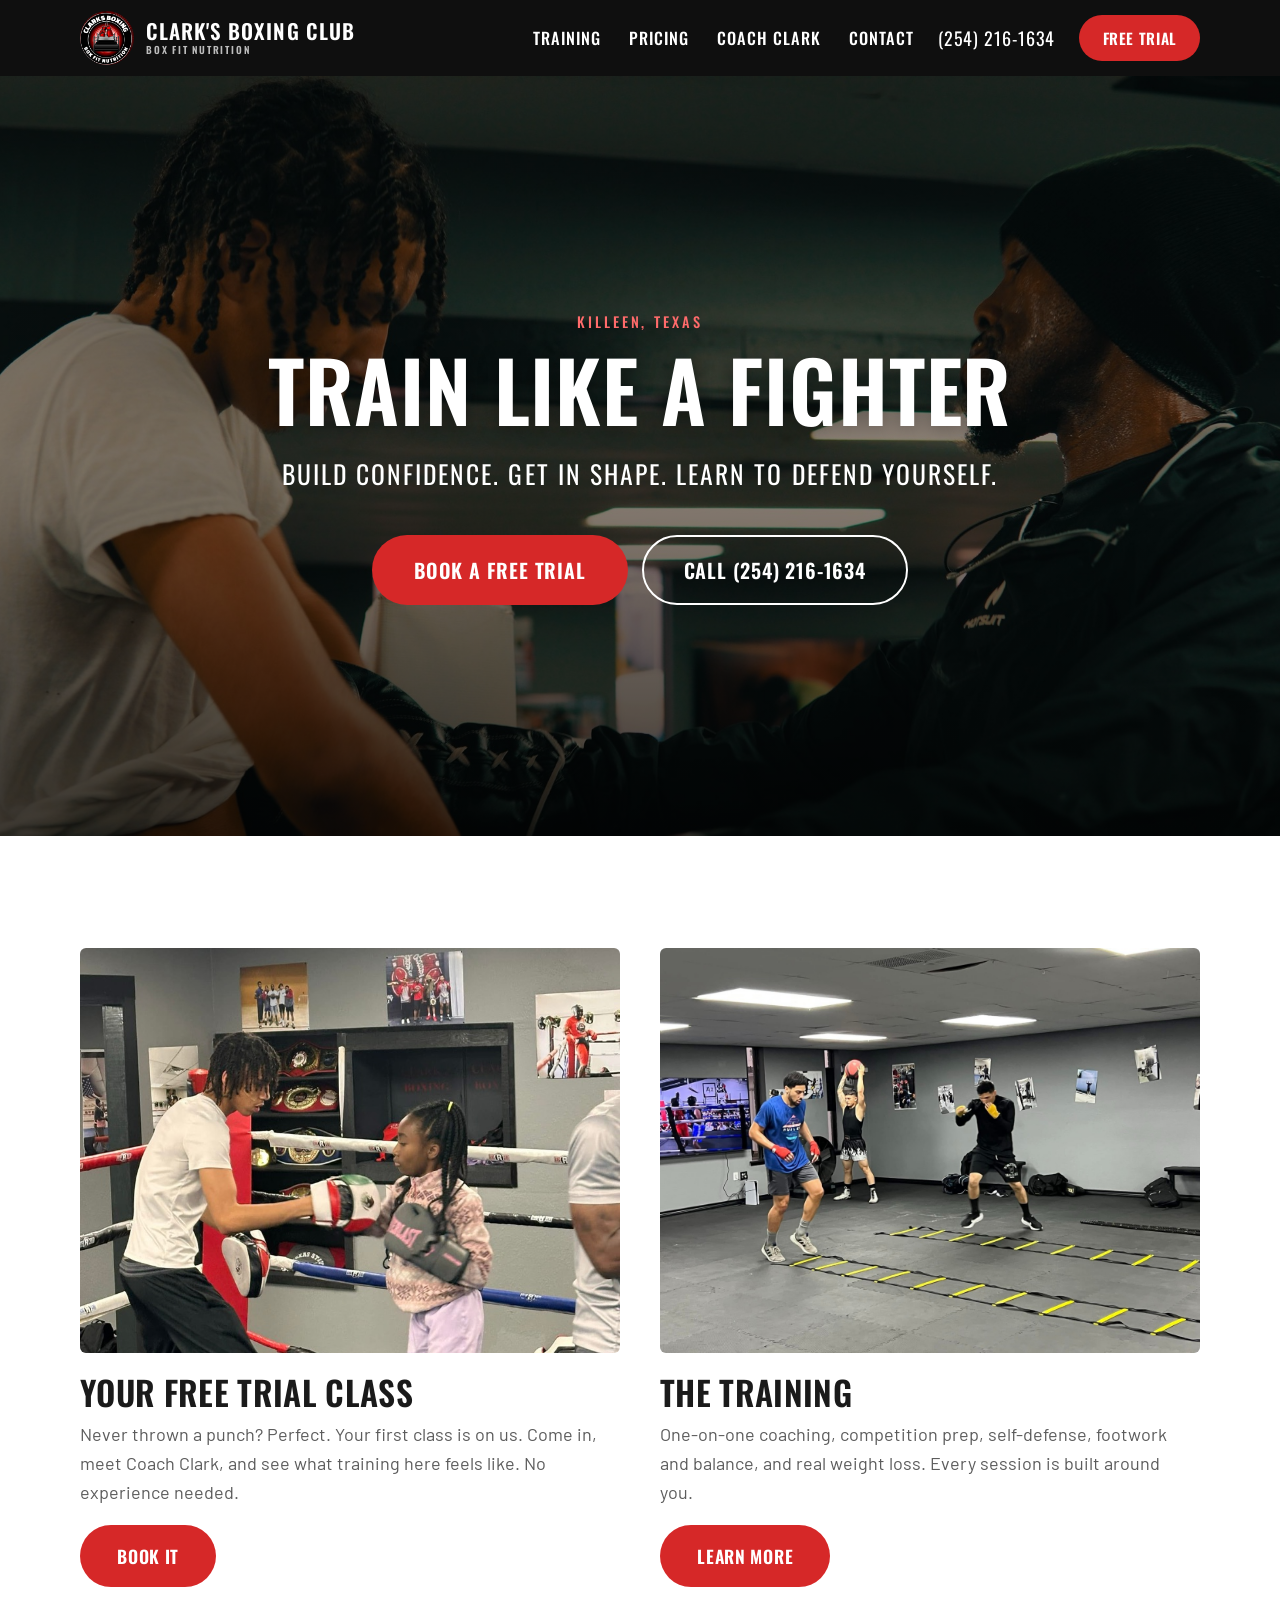
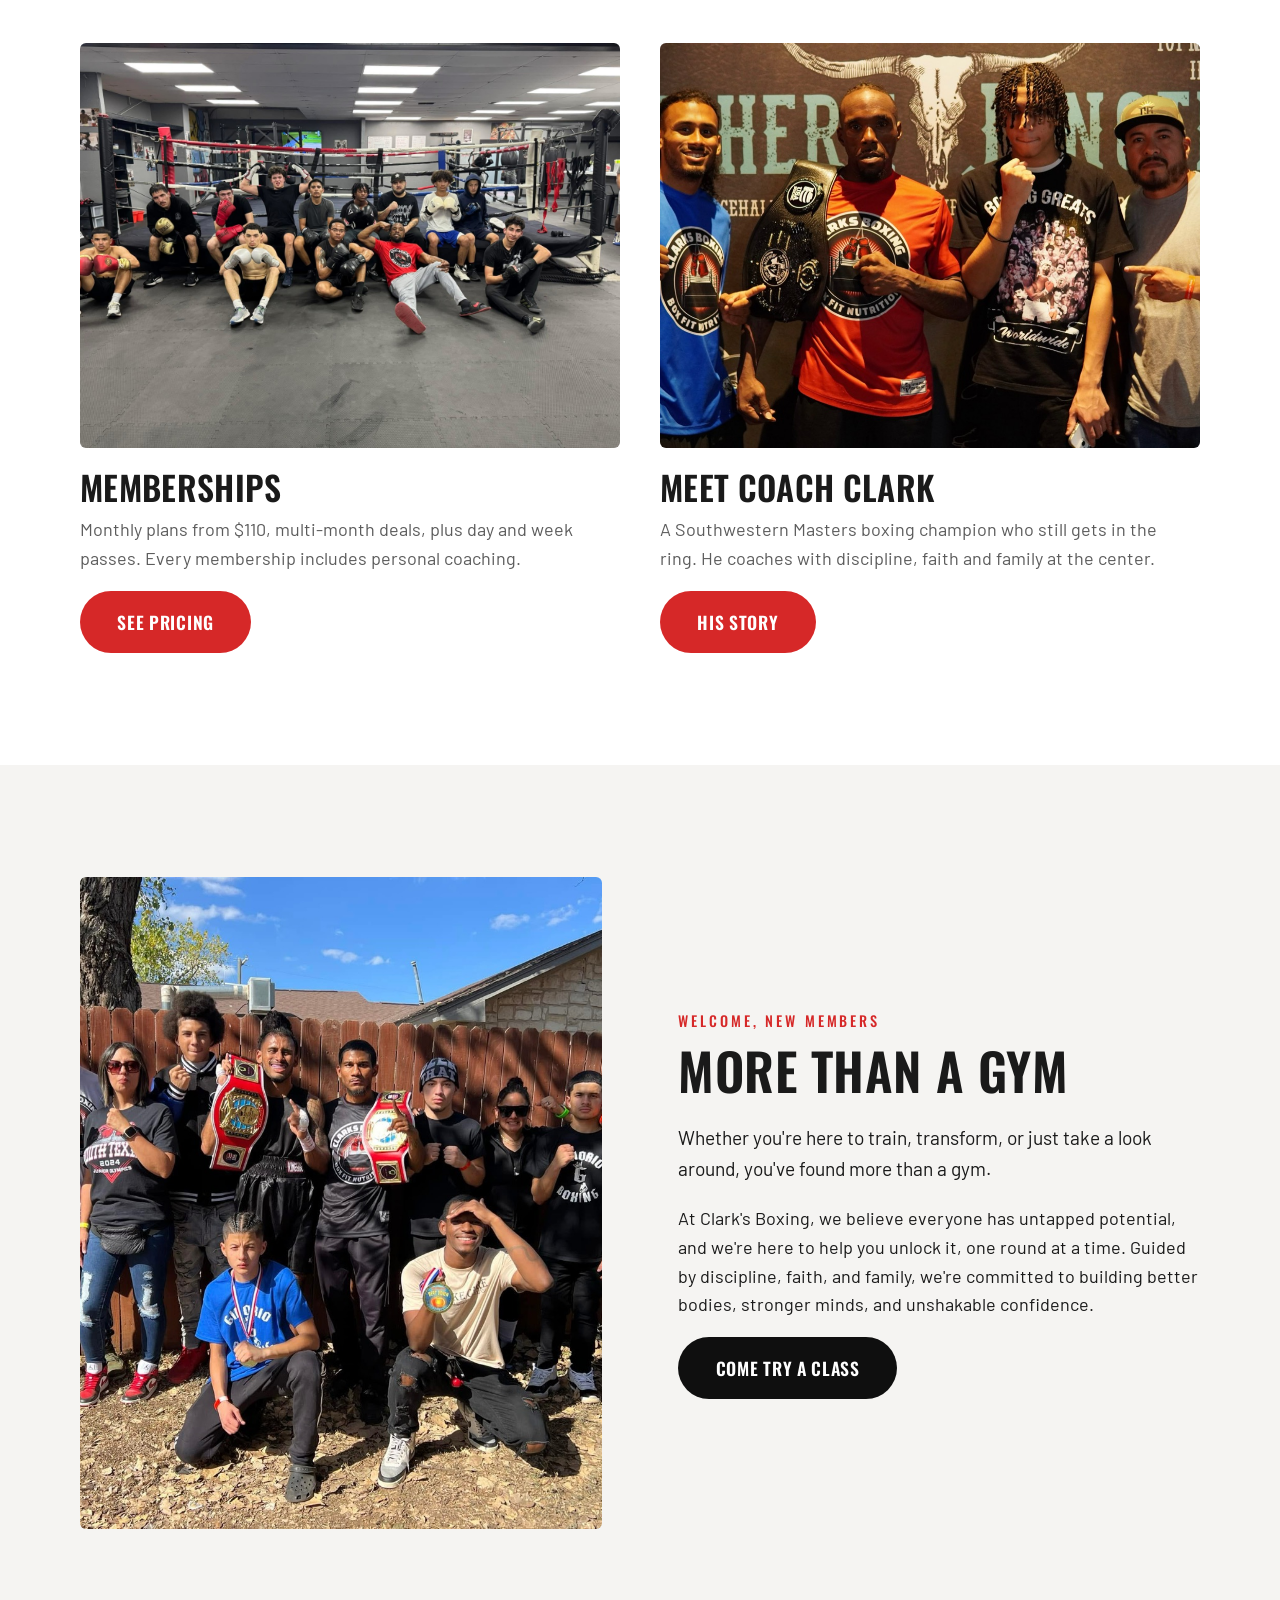
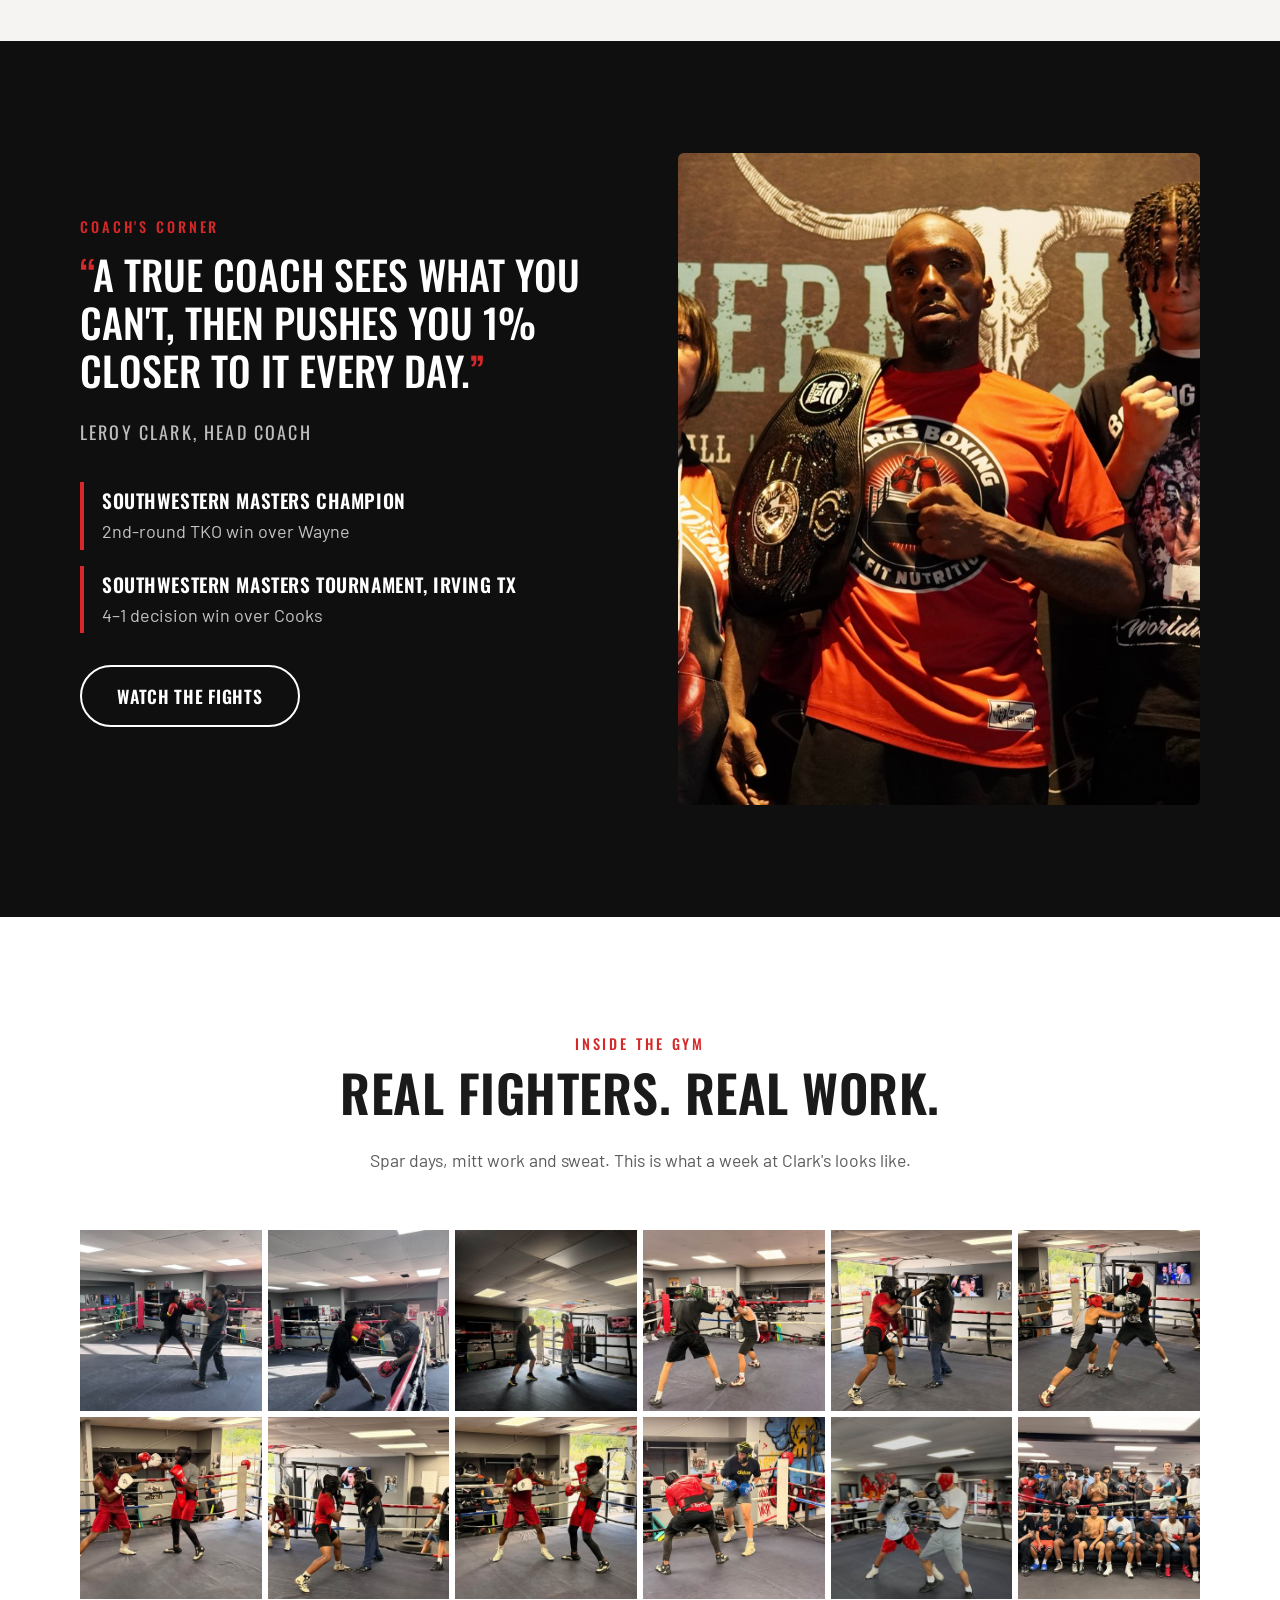
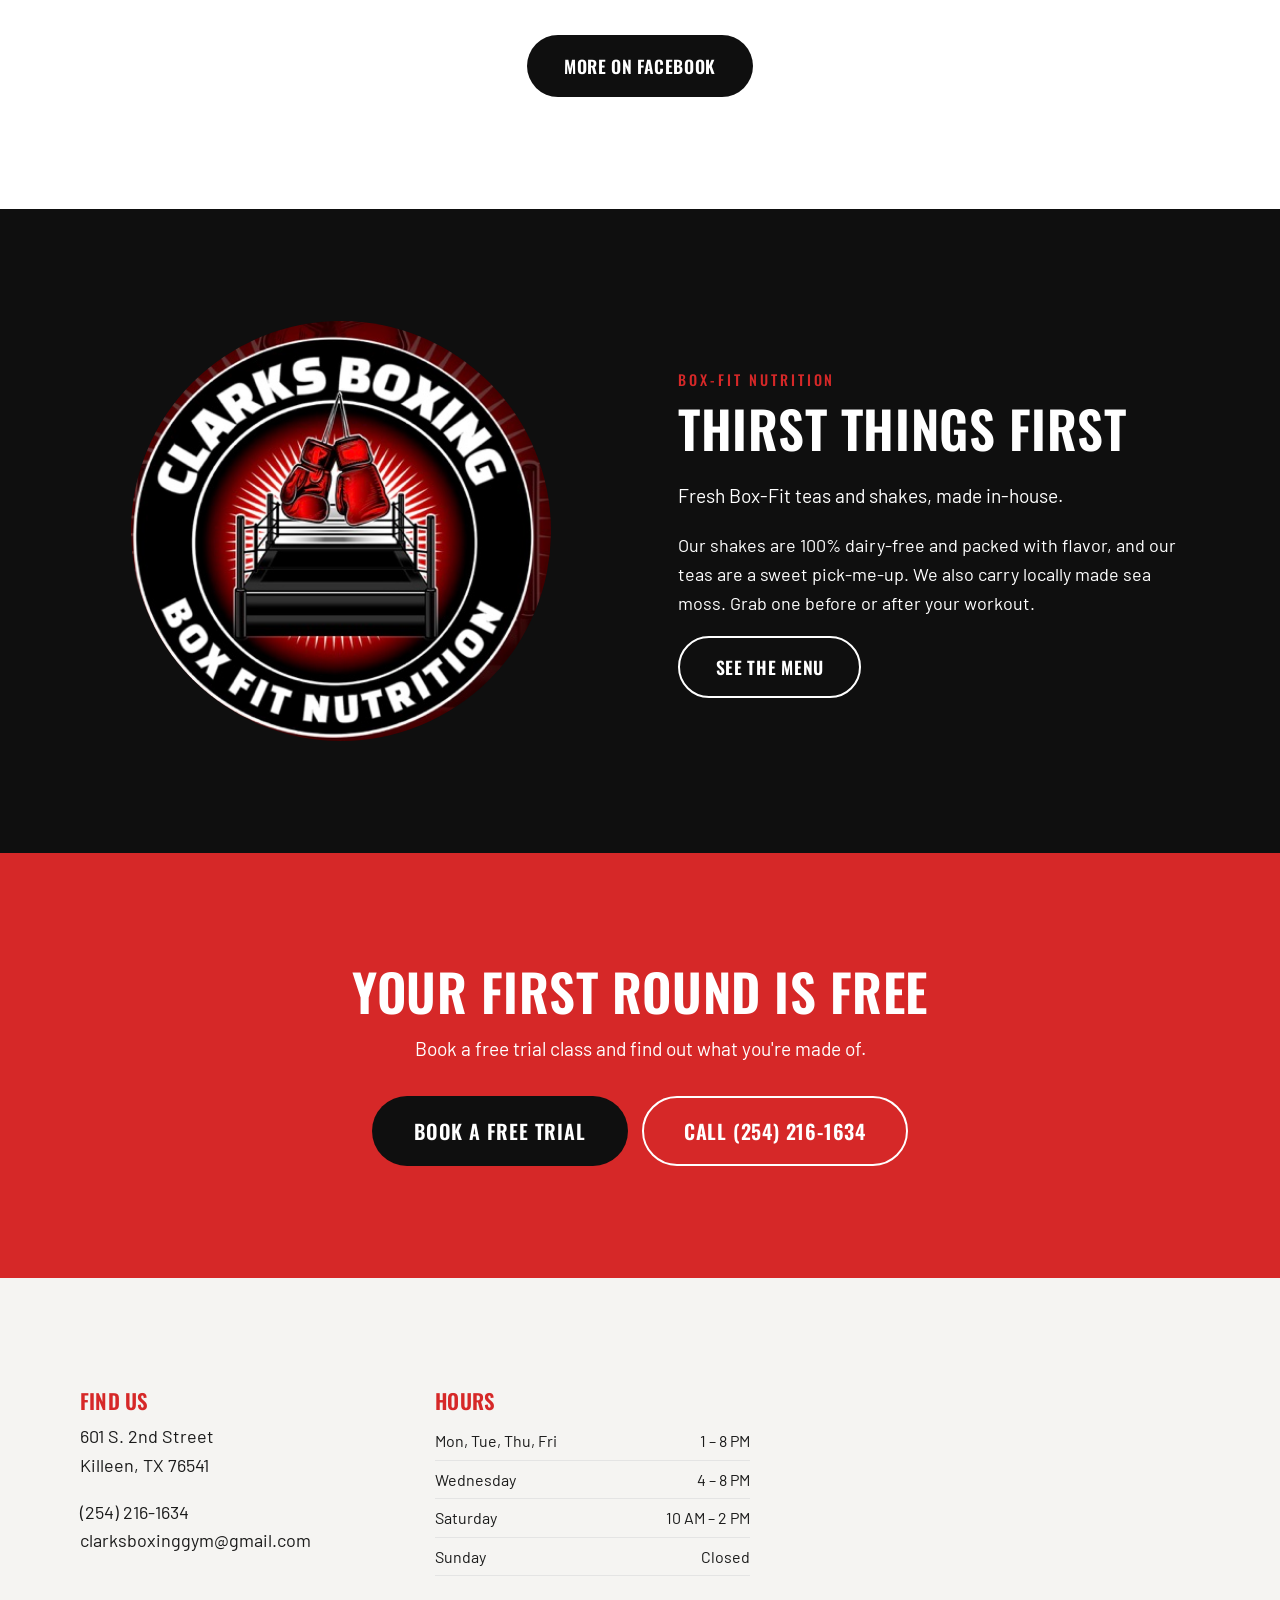
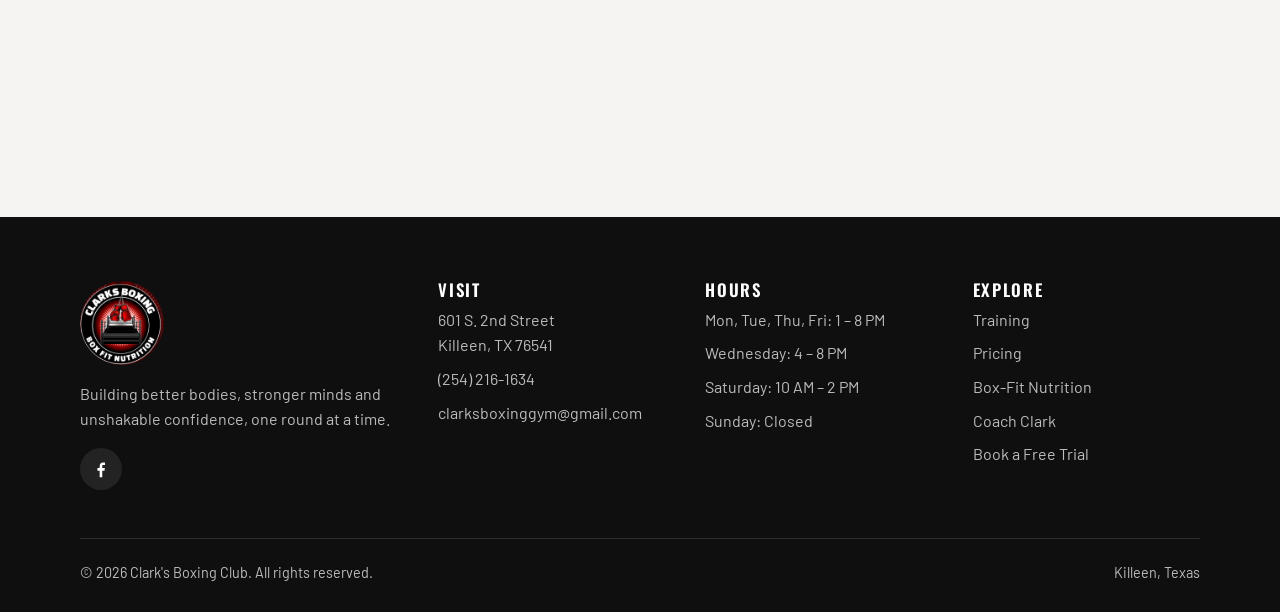
==== index.html @ de4a9afc "Build new Clark's Boxing Club website Five-page static site (home, training, pricing + Box-Fit Nutri" ====
<!doctype html>
<html lang="en">
<head>
  <meta charset="utf-8">
  <meta name="viewport" content="width=device-width, initial-scale=1">
  <title>Clark's Boxing Club | Boxing Gym in Killeen, TX</title>
  <meta name="description" content="Clark's Boxing Club in Killeen, Texas. One-on-one boxing training, competition prep, self-defense, footwork and weight loss with Coach Leroy Clark. Book a free trial class.">
  <meta property="og:title" content="Clark's Boxing Club | Killeen, TX">
  <meta property="og:description" content="One-on-one boxing training with Coach Leroy Clark. Book your free trial class.">
  <meta property="og:image" content="images/hero-mitts.jpg">
  <link rel="icon" href="images/logo-badge.jpg">
  <link rel="preconnect" href="https://fonts.googleapis.com">
  <link rel="preconnect" href="https://fonts.gstatic.com" crossorigin>
  <link href="https://fonts.googleapis.com/css2?family=Barlow:wght@400;500;600&family=Oswald:wght@500;600&display=swap" rel="stylesheet">
  <link rel="stylesheet" href="css/styles.css">
  <script type="application/ld+json">
  {
    "@context": "https://schema.org",
    "@type": "SportsActivityLocation",
    "name": "Clark's Boxing Club",
    "image": "images/hero-mitts.jpg",
    "telephone": "+1-254-216-1634",
    "email": "clarksboxinggym@gmail.com",
    "address": {
      "@type": "PostalAddress",
      "streetAddress": "601 S. 2nd Street",
      "addressLocality": "Killeen",
      "addressRegion": "TX",
      "postalCode": "76541",
      "addressCountry": "US"
    },
    "openingHoursSpecification": [
      { "@type": "OpeningHoursSpecification", "dayOfWeek": ["Monday", "Tuesday", "Thursday", "Friday"], "opens": "13:00", "closes": "20:00" },
      { "@type": "OpeningHoursSpecification", "dayOfWeek": "Wednesday", "opens": "16:00", "closes": "20:00" },
      { "@type": "OpeningHoursSpecification", "dayOfWeek": "Saturday", "opens": "10:00", "closes": "14:00" }
    ],
    "sameAs": ["https://www.facebook.com/clarks.boxing.boxfit"]
  }
  </script>
</head>
<body>
  <a class="skip-link" href="#main">Skip to content</a>

  <header class="site-header">
    <div class="wrap header-inner">
      <a class="brand" href="index.html">
        <img src="images/logo-badge.jpg" alt="Clark's Boxing logo" width="54" height="54">
        <span class="brand-name">Clark's Boxing Club<small>Box Fit Nutrition</small></span>
      </a>
      <nav class="main-nav" id="main-nav" aria-label="Main">
        <ul>
          <li><a href="training.html">Training</a></li>
          <li><a href="pricing.html">Pricing</a></li>
          <li><a href="about.html">Coach Clark</a></li>
          <li><a href="contact.html">Contact</a></li>
        </ul>
        <div class="nav-extra">
          <a class="btn btn-red" href="contact.html">Book a Free Trial</a>
          <a class="btn btn-outline" href="tel:+12542161634">Call (254) 216-1634</a>
        </div>
      </nav>
      <a class="header-phone" href="tel:+12542161634">(254) 216-1634</a>
      <a class="btn btn-red btn-sm header-cta" href="contact.html">Free Trial</a>
      <button class="nav-toggle" type="button" aria-label="Open menu" aria-expanded="false" aria-controls="main-nav"><span></span><span></span><span></span></button>
    </div>
  </header>

  <main id="main">
    <section class="hero" style="background-image: url('images/hero-mitts.jpg');">
      <div class="hero-content">
        <span class="eyebrow">Killeen, Texas</span>
        <h1>Train Like a Fighter</h1>
        <p class="tagline">Build confidence. Get in shape. Learn to defend yourself.</p>
        <div class="hero-actions">
          <a class="btn btn-red" href="contact.html">Book a Free Trial</a>
          <a class="btn btn-outline" href="tel:+12542161634">Call (254) 216-1634</a>
        </div>
      </div>
    </section>

    <section class="section">
      <div class="wrap">
        <div class="card-grid">
          <article class="photo-card">
            <img src="images/coaching-in-ring.jpg" alt="Coach working one-on-one with a young boxer in the ring" loading="lazy">
            <h3>Your Free Trial Class</h3>
            <p>Never thrown a punch? Perfect. Your first class is on us. Come in, meet Coach Clark, and see what training here feels like. No experience needed.</p>
            <a class="btn btn-red" href="contact.html">Book It</a>
          </article>
          <article class="photo-card">
            <img src="images/footwork-ladder.jpg" alt="Boxers running footwork ladder drills" loading="lazy">
            <h3>The Training</h3>
            <p>One-on-one coaching, competition prep, self-defense, footwork and balance, and real weight loss. Every session is built around you.</p>
            <a class="btn btn-red" href="training.html">Learn More</a>
          </article>
          <article class="photo-card">
            <img src="images/team-mats.jpg" alt="Clark's Boxing members gathered on the gym floor" loading="lazy">
            <h3>Memberships</h3>
            <p>Monthly plans from $110, multi-month deals, plus day and week passes. Every membership includes personal coaching.</p>
            <a class="btn btn-red" href="pricing.html">See Pricing</a>
          </article>
          <article class="photo-card">
            <img src="images/coach-clark-belt.jpg" alt="Coach Clark with his Southwestern Masters championship belt" loading="lazy">
            <h3>Meet Coach Clark</h3>
            <p>A Southwestern Masters boxing champion who still gets in the ring. He coaches with discipline, faith and family at the center.</p>
            <a class="btn btn-red" href="about.html">His Story</a>
          </article>
        </div>
      </div>
    </section>

    <section class="section section-paper">
      <div class="wrap split">
        <img src="images/team-champions.jpg" alt="Clark's Boxing team holding championship belts" loading="lazy">
        <div>
          <span class="eyebrow">Welcome, New Members</span>
          <h2>More Than a Gym</h2>
          <p class="lead">Whether you're here to train, transform, or just take a look around, you've found more than a gym.</p>
          <p>At Clark's Boxing, we believe everyone has untapped potential, and we're here to help you unlock it, one round at a time. Guided by discipline, faith, and family, we're committed to building better bodies, stronger minds, and unshakable confidence.</p>
          <a class="btn btn-dark" href="contact.html">Come Try a Class</a>
        </div>
      </div>
    </section>

    <section class="section section-dark">
      <div class="wrap split reverse">
        <img src="images/coach-clark-masters.jpg" alt="Coach Clark at the Southwestern Masters Boxing Tournament" loading="lazy">
        <div>
          <span class="eyebrow">Coach's Corner</span>
          <p class="quote">A true coach sees what you can't, then pushes you 1% closer to it every day.</p>
          <p class="quote-by">Leroy Clark, Head Coach</p>
          <ul class="wins">
            <li><strong>Southwestern Masters Champion</strong><span>2nd-round TKO win over Wayne</span></li>
            <li><strong>Southwestern Masters Tournament, Irving TX</strong><span>4–1 decision win over Cooks</span></li>
          </ul>
          <p style="margin-top: 32px;"><a class="btn btn-outline" href="about.html">Watch the Fights</a></p>
        </div>
      </div>
    </section>

    <section class="section">
      <div class="wrap">
        <div class="section-head">
          <span class="eyebrow">Inside the Gym</span>
          <h2>Real Fighters. Real Work.</h2>
          <p>Spar days, mitt work and sweat. This is what a week at Clark's looks like.</p>
        </div>
        <div class="gallery">
          <a href="https://www.facebook.com/clarks.boxing.boxfit" target="_blank" rel="noopener"><img src="images/gallery/fb02.jpg" alt="Sparring in the gym" loading="lazy"></a>
          <a href="https://www.facebook.com/clarks.boxing.boxfit" target="_blank" rel="noopener"><img src="images/gallery/fb03.jpg" alt="Sparring rounds" loading="lazy"></a>
          <a href="https://www.facebook.com/clarks.boxing.boxfit" target="_blank" rel="noopener"><img src="images/gallery/fb04.jpg" alt="Boxers training" loading="lazy"></a>
          <a href="https://www.facebook.com/clarks.boxing.boxfit" target="_blank" rel="noopener"><img src="images/gallery/fb07.jpg" alt="Sparring in the ring" loading="lazy"></a>
          <a href="https://www.facebook.com/clarks.boxing.boxfit" target="_blank" rel="noopener"><img src="images/gallery/fb08.jpg" alt="Boxer throwing a jab" loading="lazy"></a>
          <a href="https://www.facebook.com/clarks.boxing.boxfit" target="_blank" rel="noopener"><img src="images/gallery/fb09.jpg" alt="Sparring partners exchanging punches" loading="lazy"></a>
          <a href="https://www.facebook.com/clarks.boxing.boxfit" target="_blank" rel="noopener"><img src="images/gallery/fb10.jpg" alt="Spar day at Clark's" loading="lazy"></a>
          <a href="https://www.facebook.com/clarks.boxing.boxfit" target="_blank" rel="noopener"><img src="images/gallery/fb12.jpg" alt="Coached sparring session" loading="lazy"></a>
          <a href="https://www.facebook.com/clarks.boxing.boxfit" target="_blank" rel="noopener"><img src="images/gallery/fb13.jpg" alt="Boxers in red and black sparring" loading="lazy"></a>
          <a href="https://www.facebook.com/clarks.boxing.boxfit" target="_blank" rel="noopener"><img src="images/gallery/fb16.jpg" alt="Sparring at Clark's Boxing" loading="lazy"></a>
          <a href="https://www.facebook.com/clarks.boxing.boxfit" target="_blank" rel="noopener"><img src="images/gallery/fb17.jpg" alt="Boxers squaring off" loading="lazy"></a>
          <a href="https://www.facebook.com/clarks.boxing.boxfit" target="_blank" rel="noopener"><img src="images/gallery/fb19.jpg" alt="The Clark's Boxing team" loading="lazy"></a>
        </div>
        <div class="gallery-cta">
          <a class="btn btn-dark" href="https://www.facebook.com/clarks.boxing.boxfit" target="_blank" rel="noopener">More on Facebook</a>
        </div>
      </div>
    </section>

    <section class="section section-dark">
      <div class="wrap split">
        <img src="images/logo-badge.jpg" alt="Clark's Boxing Box Fit Nutrition badge" loading="lazy" style="aspect-ratio: 1; max-width: 420px; margin: 0 auto; border-radius: 50%;">
        <div>
          <span class="eyebrow">Box-Fit Nutrition</span>
          <h2>Thirst Things First</h2>
          <p class="lead">Fresh Box-Fit teas and shakes, made in-house.</p>
          <p>Our shakes are 100% dairy-free and packed with flavor, and our teas are a sweet pick-me-up. We also carry locally made sea moss. Grab one before or after your workout.</p>
          <a class="btn btn-outline" href="pricing.html#nutrition">See the Menu</a>
        </div>
      </div>
    </section>

    <section class="section section-red cta-band">
      <div class="wrap">
        <h2>Your First Round Is Free</h2>
        <p>Book a free trial class and find out what you're made of.</p>
        <div class="hero-actions">
          <a class="btn btn-dark" href="contact.html">Book a Free Trial</a>
          <a class="btn btn-outline" href="tel:+12542161634">Call (254) 216-1634</a>
        </div>
      </div>
    </section>

    <section class="section section-paper">
      <div class="wrap visit">
        <div>
          <h3>Find Us</h3>
          <address>601 S. 2nd Street<br>Killeen, TX 76541</address>
          <p style="margin-top: 1em;"><a href="tel:+12542161634">(254) 216-1634</a><br><a href="mailto:clarksboxinggym@gmail.com">clarksboxinggym@gmail.com</a></p>
        </div>
        <div>
          <h3>Hours</h3>
          <table class="hours">
            <tr><td>Mon, Tue, Thu, Fri</td><td>1 – 8 PM</td></tr>
            <tr><td>Wednesday</td><td>4 – 8 PM</td></tr>
            <tr><td>Saturday</td><td>10 AM – 2 PM</td></tr>
            <tr><td>Sunday</td><td>Closed</td></tr>
          </table>
        </div>
        <div class="map-wrap">
          <iframe class="map" title="Map to Clark's Boxing Club" loading="lazy" referrerpolicy="no-referrer-when-downgrade" src="https://www.google.com/maps?q=601+S+2nd+St,+Killeen,+TX+76541&amp;output=embed"></iframe>
        </div>
      </div>
    </section>
  </main>

  <footer class="site-footer">
    <div class="wrap">
      <div class="footer-grid">
        <div class="footer-brand">
          <img src="images/logo-badge.jpg" alt="Clark's Boxing logo" width="84" height="84" loading="lazy">
          <p>Building better bodies, stronger minds and unshakable confidence, one round at a time.</p>
          <div class="social">
            <a href="https://www.facebook.com/clarks.boxing.boxfit" target="_blank" rel="noopener" aria-label="Clark's Boxing on Facebook"><svg viewBox="0 0 24 24" aria-hidden="true"><path d="M13.5 22v-8h2.7l.4-3.2h-3.1V8.8c0-.9.3-1.5 1.6-1.5h1.7V4.4c-.3 0-1.3-.1-2.4-.1-2.4 0-4 1.5-4 4.1v2.4H7.7V14h2.7v8h3.1z"/></svg></a>
          </div>
        </div>
        <div>
          <h4>Visit</h4>
          <ul>
            <li>601 S. 2nd Street<br>Killeen, TX 76541</li>
            <li><a href="tel:+12542161634">(254) 216-1634</a></li>
            <li><a href="mailto:clarksboxinggym@gmail.com">clarksboxinggym@gmail.com</a></li>
          </ul>
        </div>
        <div>
          <h4>Hours</h4>
          <ul>
            <li>Mon, Tue, Thu, Fri: 1 – 8 PM</li>
            <li>Wednesday: 4 – 8 PM</li>
            <li>Saturday: 10 AM – 2 PM</li>
            <li>Sunday: Closed</li>
          </ul>
        </div>
        <div>
          <h4>Explore</h4>
          <ul>
            <li><a href="training.html">Training</a></li>
            <li><a href="pricing.html">Pricing</a></li>
            <li><a href="pricing.html#nutrition">Box-Fit Nutrition</a></li>
            <li><a href="about.html">Coach Clark</a></li>
            <li><a href="contact.html">Book a Free Trial</a></li>
          </ul>
        </div>
      </div>
      <div class="footer-bottom">
        <span>&copy; <span data-year>2026</span> Clark's Boxing Club. All rights reserved.</span>
        <span>Killeen, Texas</span>
      </div>
    </div>
  </footer>

  <div class="mobile-bar">
    <a class="btn btn-outline" href="tel:+12542161634" style="color: #fff;">Call</a>
    <a class="btn btn-red" href="contact.html">Book Free Trial</a>
  </div>

  <script src="js/main.js"></script>
</body>
</html>
---- css/styles.css ----
/* Clark's Boxing Club — shared styles */

:root {
  --red: #d62828;
  --red-dark: #b01e1e;
  --black: #0f0f0f;
  --ink: #1a1a1a;
  --charcoal: #232323;
  --grey: #5c5c5c;
  --line: #e4e4e4;
  --paper: #f5f4f2;
  --white: #ffffff;

  --font-head: "Oswald", "Arial Narrow", sans-serif;
  --font-body: "Barlow", "Helvetica Neue", Arial, sans-serif;

  --wrap: 1200px;
  --gutter: clamp(16px, 4vw, 40px);
  --header-h: 76px;
  --radius: 6px;
}

*,
*::before,
*::after { box-sizing: border-box; }

html { scroll-behavior: smooth; scroll-padding-top: var(--header-h); }

body {
  margin: 0;
  font-family: var(--font-body);
  font-size: 18px;
  line-height: 1.6;
  color: var(--ink);
  background: var(--white);
  -webkit-font-smoothing: antialiased;
}

img { max-width: 100%; display: block; }
a { color: inherit; }

h1, h2, h3, h4 {
  font-family: var(--font-head);
  font-weight: 600;
  text-transform: uppercase;
  line-height: 1.05;
  letter-spacing: 0.01em;
  margin: 0 0 0.5em;
}
h1 { font-size: clamp(2.6rem, 7vw, 5.2rem); }
h2 { font-size: clamp(2rem, 4.4vw, 3.2rem); }
h3 { font-size: clamp(1.4rem, 2.4vw, 1.75rem); }
p { margin: 0 0 1em; }

.wrap { width: 100%; max-width: var(--wrap); margin: 0 auto; padding: 0 var(--gutter); }

.skip-link {
  position: absolute; left: -999px; top: 8px;
  background: var(--red); color: var(--white); padding: 10px 16px; z-index: 200;
}
.skip-link:focus { left: 8px; }

:focus-visible { outline: 3px solid var(--red); outline-offset: 3px; }

/* ---------- Buttons ---------- */
.btn {
  display: inline-flex; align-items: center; justify-content: center; gap: 0.5em;
  font-family: var(--font-head); font-weight: 600; text-transform: uppercase;
  font-size: 1.1rem; letter-spacing: 0.04em; text-decoration: none;
  padding: 0.85em 2em; border-radius: 999px; border: 2px solid transparent;
  cursor: pointer; transition: background 0.2s, color 0.2s, border-color 0.2s, transform 0.2s;
}
.btn:hover { transform: translateY(-1px); }
.btn-red { background: var(--red); color: var(--white); }
.btn-red:hover { background: var(--red-dark); }
.btn-outline { border-color: currentColor; color: inherit; background: transparent; }
.btn-outline:hover { background: var(--white); color: var(--black); border-color: var(--white); }
.btn-dark { background: var(--black); color: var(--white); }
.btn-dark:hover { background: var(--charcoal); }
.btn-sm { font-size: 0.95rem; padding: 0.6em 1.4em; }

/* ---------- Header ---------- */
.site-header {
  position: sticky; top: 0; z-index: 100;
  background: var(--black); color: var(--white);
  height: var(--header-h);
  transition: box-shadow 0.2s;
}
.site-header.scrolled { box-shadow: 0 4px 18px rgba(0, 0, 0, 0.45); }
.header-inner { height: 100%; display: flex; align-items: center; gap: 24px; }

.brand { display: flex; align-items: center; gap: 12px; text-decoration: none; margin-right: auto; }
.brand img { width: 54px; height: 54px; border-radius: 50%; }
.brand-name {
  font-family: var(--font-head); font-weight: 600; text-transform: uppercase;
  font-size: 1.3rem; letter-spacing: 0.05em; line-height: 1; white-space: nowrap;
}
.brand-name small { display: block; font-size: 0.62rem; letter-spacing: 0.18em; color: #bdbdbd; margin-top: 4px; }

.main-nav ul { list-style: none; margin: 0; padding: 0; display: flex; gap: 28px; }
.main-nav a {
  font-family: var(--font-head); text-transform: uppercase; font-weight: 500;
  letter-spacing: 0.06em; text-decoration: none; font-size: 1.02rem; padding: 6px 0;
  border-bottom: 2px solid transparent;
}
.main-nav a:hover,
.main-nav a[aria-current="page"] { border-bottom-color: var(--red); }

.header-phone {
  font-family: var(--font-head); letter-spacing: 0.05em; text-decoration: none; white-space: nowrap;
}
.header-phone:hover { color: var(--red); }

.nav-toggle {
  display: none; background: none; border: 0; color: var(--white); cursor: pointer;
  width: 44px; height: 44px; padding: 10px;
}
.nav-toggle span { display: block; height: 2px; background: currentColor; margin: 6px 0; transition: transform 0.2s, opacity 0.2s; }
.nav-open .nav-toggle span:nth-child(1) { transform: translateY(8px) rotate(45deg); }
.nav-open .nav-toggle span:nth-child(2) { opacity: 0; }
.nav-open .nav-toggle span:nth-child(3) { transform: translateY(-8px) rotate(-45deg); }

/* ---------- Hero ---------- */
.hero {
  position: relative; color: var(--white); text-align: center;
  min-height: min(88vh, 760px);
  display: flex; align-items: center; justify-content: center;
  background: var(--black) center / cover no-repeat;
  isolation: isolate;
}
.hero::before {
  content: ""; position: absolute; inset: 0; z-index: -1;
  background: linear-gradient(180deg, rgba(0,0,0,0.55) 0%, rgba(0,0,0,0.45) 50%, rgba(0,0,0,0.75) 100%);
}
.hero-content { padding: 80px var(--gutter); max-width: 980px; }
.hero h1 { margin-bottom: 0.25em; text-shadow: 0 2px 20px rgba(0,0,0,0.4); }
.hero .tagline {
  font-family: var(--font-head); text-transform: uppercase; letter-spacing: 0.08em;
  font-size: clamp(1.05rem, 2.4vw, 1.6rem); margin-bottom: 1.6em;
}
.hero-actions { display: flex; flex-wrap: wrap; gap: 14px; justify-content: center; }
.hero-actions .btn { font-size: 1.25rem; }

.hero-sm { min-height: 420px; }
.hero-sm::before { background: linear-gradient(180deg, rgba(0,0,0,0.68) 0%, rgba(0,0,0,0.6) 50%, rgba(0,0,0,0.8) 100%); }
.hero-sm .hero-content { padding: 70px var(--gutter); }

.eyebrow {
  display: inline-block; font-family: var(--font-head); text-transform: uppercase;
  letter-spacing: 0.2em; font-size: 0.9rem; color: var(--red); margin-bottom: 0.8em; font-weight: 500;
}
.hero .eyebrow { color: #ff6b6b; }

/* ---------- Sections ---------- */
.section { padding: clamp(64px, 9vw, 112px) 0; }
.section-dark { background: var(--black); color: var(--white); }
.section-paper { background: var(--paper); }
.section-red { background: var(--red); color: var(--white); }
.section-head { text-align: center; max-width: 760px; margin: 0 auto 56px; }
.section-head p { color: var(--grey); font-size: 1.1rem; }
.section-dark .section-head p { color: #c4c4c4; }

/* ---------- Photo cards (2x2 grid, Title-style) ---------- */
.card-grid { display: grid; grid-template-columns: repeat(2, 1fr); gap: 56px 40px; }
.photo-card img {
  width: 100%; aspect-ratio: 4 / 3; object-fit: cover; border-radius: var(--radius);
  margin-bottom: 22px; background: var(--charcoal);
}
.photo-card h3 { font-size: clamp(1.6rem, 3vw, 2.1rem); margin-bottom: 0.3em; }
.photo-card p { color: var(--grey); max-width: 52ch; }

/* ---------- Welcome / split ---------- */
.split { display: grid; grid-template-columns: 1fr 1fr; gap: clamp(32px, 6vw, 80px); align-items: center; }
.split img { width: 100%; border-radius: var(--radius); aspect-ratio: 4 / 5; object-fit: cover; }
.split .lead { font-size: 1.2rem; }
.split.reverse > :first-child { order: 2; }

/* ---------- Coach's corner ---------- */
.quote {
  font-family: var(--font-head); text-transform: uppercase; font-weight: 500;
  font-size: clamp(1.6rem, 3.4vw, 2.5rem); line-height: 1.2; margin: 0 0 0.6em;
}
.quote::before { content: "\201C"; color: var(--red); }
.quote::after { content: "\201D"; color: var(--red); }
.quote-by { font-family: var(--font-head); letter-spacing: 0.12em; text-transform: uppercase; color: #bdbdbd; }

.wins { list-style: none; padding: 0; margin: 36px 0 0; display: grid; gap: 16px; }
.wins li { border-left: 4px solid var(--red); padding: 4px 0 4px 18px; }
.wins strong { display: block; font-family: var(--font-head); text-transform: uppercase; font-weight: 600; font-size: 1.2rem; letter-spacing: 0.03em; }
.wins span { color: #c4c4c4; }

/* ---------- Gallery ---------- */
.gallery { display: grid; grid-template-columns: repeat(6, 1fr); gap: 6px; }
.gallery img { width: 100%; aspect-ratio: 1; object-fit: cover; transition: opacity 0.2s; }
.gallery a:hover img { opacity: 0.85; }
.gallery-cta { text-align: center; margin-top: 36px; }

/* ---------- Videos ---------- */
.video { position: relative; aspect-ratio: 16 / 9; background: #000; border-radius: var(--radius); overflow: hidden; }
.video iframe { position: absolute; inset: 0; width: 100%; height: 100%; border: 0; }
.video-grid { display: grid; grid-template-columns: repeat(2, 1fr); gap: 40px; }
.video-grid .video-feature { grid-column: 1 / -1; }
.video-item h3 { margin-top: 18px; font-size: 1.3rem; }
.video-item p { color: #c4c4c4; font-size: 1rem; }

/* ---------- Training list ---------- */
.offer { display: grid; grid-template-columns: 1fr 1fr; gap: clamp(28px, 5vw, 64px); align-items: center; padding: 48px 0; border-bottom: 1px solid var(--line); }
.offer:last-child { border-bottom: 0; }
.offer img { width: 100%; aspect-ratio: 4 / 3; object-fit: cover; border-radius: var(--radius); }
.offer:nth-child(even) > img { order: 2; }
.offer .num { font-family: var(--font-head); color: var(--red); font-size: 1rem; letter-spacing: 0.2em; }
.offer ul { padding-left: 1.1em; color: var(--grey); }
.offer li { margin-bottom: 0.3em; }

/* ---------- Pricing ---------- */
.price-grid { display: grid; grid-template-columns: repeat(3, 1fr); gap: 28px; }
.plan {
  position: relative; background: var(--white); border: 1px solid var(--line); border-radius: 10px;
  padding: 36px 30px 32px; display: flex; flex-direction: column;
}
.plan.popular { border: 2px solid var(--red); box-shadow: 0 16px 40px rgba(214, 40, 40, 0.14); }
.plan .badge {
  position: absolute; top: -14px; left: 30px; background: var(--red); color: var(--white);
  font-family: var(--font-head); text-transform: uppercase; letter-spacing: 0.1em; font-size: 0.85rem;
  padding: 4px 14px; border-radius: 999px;
}
.plan h3 { font-size: 1.45rem; margin-bottom: 0.4em; }
.plan .price { font-family: var(--font-head); font-size: 3.2rem; font-weight: 600; line-height: 1; }
.plan .price small { font-size: 1rem; color: var(--grey); font-weight: 400; letter-spacing: 0.04em; }
.plan .desc { color: var(--grey); font-size: 1rem; margin: 14px 0 18px; }
.plan ul { list-style: none; padding: 0; margin: 0 0 28px; flex: 1; }
.plan li { padding: 8px 0 8px 28px; border-top: 1px solid var(--line); position: relative; font-size: 1rem; }
.plan li::before {
  content: ""; position: absolute; left: 4px; top: 15px; width: 12px; height: 7px;
  border-left: 3px solid var(--red); border-bottom: 3px solid var(--red); transform: rotate(-45deg);
}
.plan .btn { width: 100%; }
.price-note { text-align: center; color: var(--grey); margin-top: 36px; font-size: 1rem; }

.nutrition-grid { display: grid; grid-template-columns: repeat(3, 1fr); gap: 28px; }
.nutrition-item { background: var(--charcoal); border-radius: 10px; padding: 32px 28px; }
.nutrition-item .price { font-family: var(--font-head); color: var(--red); font-size: 2rem; font-weight: 600; }
.nutrition-item p { color: #c4c4c4; font-size: 1rem; margin: 0; }

/* ---------- CTA band ---------- */
.cta-band { text-align: center; }
.cta-band h2 { margin-bottom: 0.3em; }
.cta-band p { font-size: 1.2rem; margin-bottom: 1.6em; }
.cta-band .hero-actions .btn-outline:hover { color: var(--red); }

/* ---------- Visit / contact info ---------- */
.visit { display: grid; grid-template-columns: 1fr 1fr 1.3fr; gap: 40px; align-items: start; }
.visit h3 { font-size: 1.3rem; color: var(--red); }
.visit address { font-style: normal; }
.visit a { text-decoration: none; }
.visit a:hover { color: var(--red); }
.hours { width: 100%; border-collapse: collapse; font-size: 1rem; }
.hours td { padding: 6px 0; border-bottom: 1px solid rgba(255,255,255,0.12); }
.hours td:last-child { text-align: right; white-space: nowrap; }
.section-paper .hours td, .contact-side .hours td { border-bottom-color: var(--line); }
.map { width: 100%; aspect-ratio: 4 / 3; border: 0; border-radius: var(--radius); filter: grayscale(0.2); }

/* ---------- Contact form ---------- */
.contact-layout { display: grid; grid-template-columns: 1.4fr 1fr; gap: clamp(32px, 6vw, 72px); align-items: start; }
.form { display: grid; gap: 20px; }
.form-row { display: grid; grid-template-columns: 1fr 1fr; gap: 20px; }
.field label { display: block; font-weight: 600; margin-bottom: 6px; font-size: 1rem; }
.field input, .field select, .field textarea {
  width: 100%; font: inherit; font-size: 1rem; padding: 14px 16px;
  border: 1.5px solid #cfcfcf; border-radius: var(--radius); background: var(--white); color: var(--ink);
}
.field input:focus, .field select:focus, .field textarea:focus { border-color: var(--red); outline: none; box-shadow: 0 0 0 3px rgba(214, 40, 40, 0.15); }
.field textarea { min-height: 140px; resize: vertical; }
.choice { display: flex; gap: 12px; flex-wrap: wrap; }
.choice label {
  flex: 1 1 200px; display: flex; align-items: center; gap: 10px; cursor: pointer;
  border: 1.5px solid #cfcfcf; border-radius: var(--radius); padding: 14px 16px; font-weight: 600;
}
.choice input { accent-color: var(--red); width: 18px; height: 18px; }
.choice label:has(input:checked) { border-color: var(--red); background: #fff4f4; }
.form .hp { position: absolute; left: -9999px; }
.form-status { padding: 16px 18px; border-radius: var(--radius); font-weight: 600; display: none; }
.form-status.ok { display: block; background: #eaf7ee; color: #1d6b35; }
.form-status.err { display: block; background: #fdecec; color: #9b1c1c; }
.contact-side { background: var(--paper); border-radius: 10px; padding: 32px; }
.contact-side h3 { font-size: 1.3rem; color: var(--red); margin-top: 1.4em; }
.contact-side h3:first-child { margin-top: 0; }
.contact-side a { text-decoration: none; font-weight: 600; }
.contact-side a:hover { color: var(--red); }
.big-phone { font-family: var(--font-head); font-size: 2rem; letter-spacing: 0.03em; }

/* ---------- Footer ---------- */
.site-footer { background: var(--black); color: #bdbdbd; padding: 64px 0 28px; font-size: 1rem; }
.footer-grid { display: grid; grid-template-columns: 1.4fr 1fr 1fr 1fr; gap: 40px; }
.site-footer h4 { color: var(--white); font-size: 1.05rem; letter-spacing: 0.1em; }
.site-footer ul { list-style: none; padding: 0; margin: 0; }
.site-footer li { margin-bottom: 8px; }
.site-footer a { text-decoration: none; }
.site-footer a:hover { color: var(--white); }
.footer-brand img { width: 84px; height: 84px; border-radius: 50%; margin-bottom: 16px; }
.social { display: flex; gap: 12px; margin-top: 16px; }
.social a {
  width: 42px; height: 42px; border-radius: 50%; background: var(--charcoal);
  display: grid; place-items: center; color: var(--white);
}
.social a:hover { background: var(--red); }
.social svg { width: 20px; height: 20px; fill: currentColor; }
.footer-bottom { border-top: 1px solid #2c2c2c; margin-top: 48px; padding-top: 22px; font-size: 0.9rem; display: flex; justify-content: space-between; gap: 16px; flex-wrap: wrap; }

/* ---------- Mobile action bar ---------- */
.mobile-bar { display: none; }

/* ---------- Responsive ---------- */
@media (max-width: 1020px) {
  .header-phone { display: none; }
  .price-grid, .nutrition-grid { grid-template-columns: repeat(2, 1fr); }
  .visit { grid-template-columns: 1fr 1fr; }
  .visit .map-wrap { grid-column: 1 / -1; }
  .footer-grid { grid-template-columns: 1fr 1fr; }
  .gallery { grid-template-columns: repeat(4, 1fr); }
}

@media (max-width: 860px) {
  :root { --header-h: 66px; }
  body { font-size: 17px; padding-bottom: 68px; }
  .brand img { width: 46px; height: 46px; }
  .brand-name { font-size: 1.1rem; }
  .nav-toggle { display: block; }
  .header-cta { display: none; }
  .main-nav {
    position: fixed; top: var(--header-h); left: 0; right: 0; bottom: 0;
    background: var(--black); padding: 24px var(--gutter);
    transform: translateX(100%); transition: transform 0.25s ease; overflow-y: auto;
  }
  .nav-open .main-nav { transform: none; }
  .main-nav ul { flex-direction: column; gap: 0; }
  .main-nav a { display: block; font-size: 1.6rem; padding: 14px 0; border-bottom: 1px solid #2a2a2a; }
  .main-nav a[aria-current="page"] { color: var(--red); border-bottom-color: #2a2a2a; }
  .main-nav .nav-extra { display: grid; gap: 12px; margin-top: 28px; }
  .main-nav .nav-extra .btn { display: flex; font-size: 1.15rem; padding: 0.85em 1.5em; border: 2px solid transparent; }
  .main-nav .nav-extra .btn-outline { border-color: var(--white); }

  .card-grid, .split, .offer, .video-grid, .contact-layout { grid-template-columns: 1fr; }
  .split.reverse > :first-child, .offer:nth-child(even) > img { order: 0; }
  .split img { aspect-ratio: 4 / 3; }
  .hero { min-height: 78vh; }
  .hero-sm { min-height: 340px; }

  .mobile-bar {
    display: grid; grid-template-columns: 1fr 1.4fr; gap: 8px;
    position: fixed; left: 0; right: 0; bottom: 0; z-index: 90;
    background: var(--black); padding: 10px 12px calc(10px + env(safe-area-inset-bottom));
    box-shadow: 0 -4px 16px rgba(0,0,0,0.35);
  }
  .mobile-bar .btn { padding: 0.7em 1em; font-size: 1rem; }
}

@media (min-width: 861px) {
  .main-nav .nav-extra { display: none; }
}

@media (max-width: 600px) {
  .price-grid, .nutrition-grid, .visit, .footer-grid, .form-row { grid-template-columns: 1fr; }
  .gallery { grid-template-columns: repeat(3, 1fr); gap: 4px; }
  .hero-actions .btn { width: 100%; }
  .contact-side { padding: 24px; }
}

@media (prefers-reduced-motion: reduce) {
  html { scroll-behavior: auto; }
  * { transition: none !important; }
}
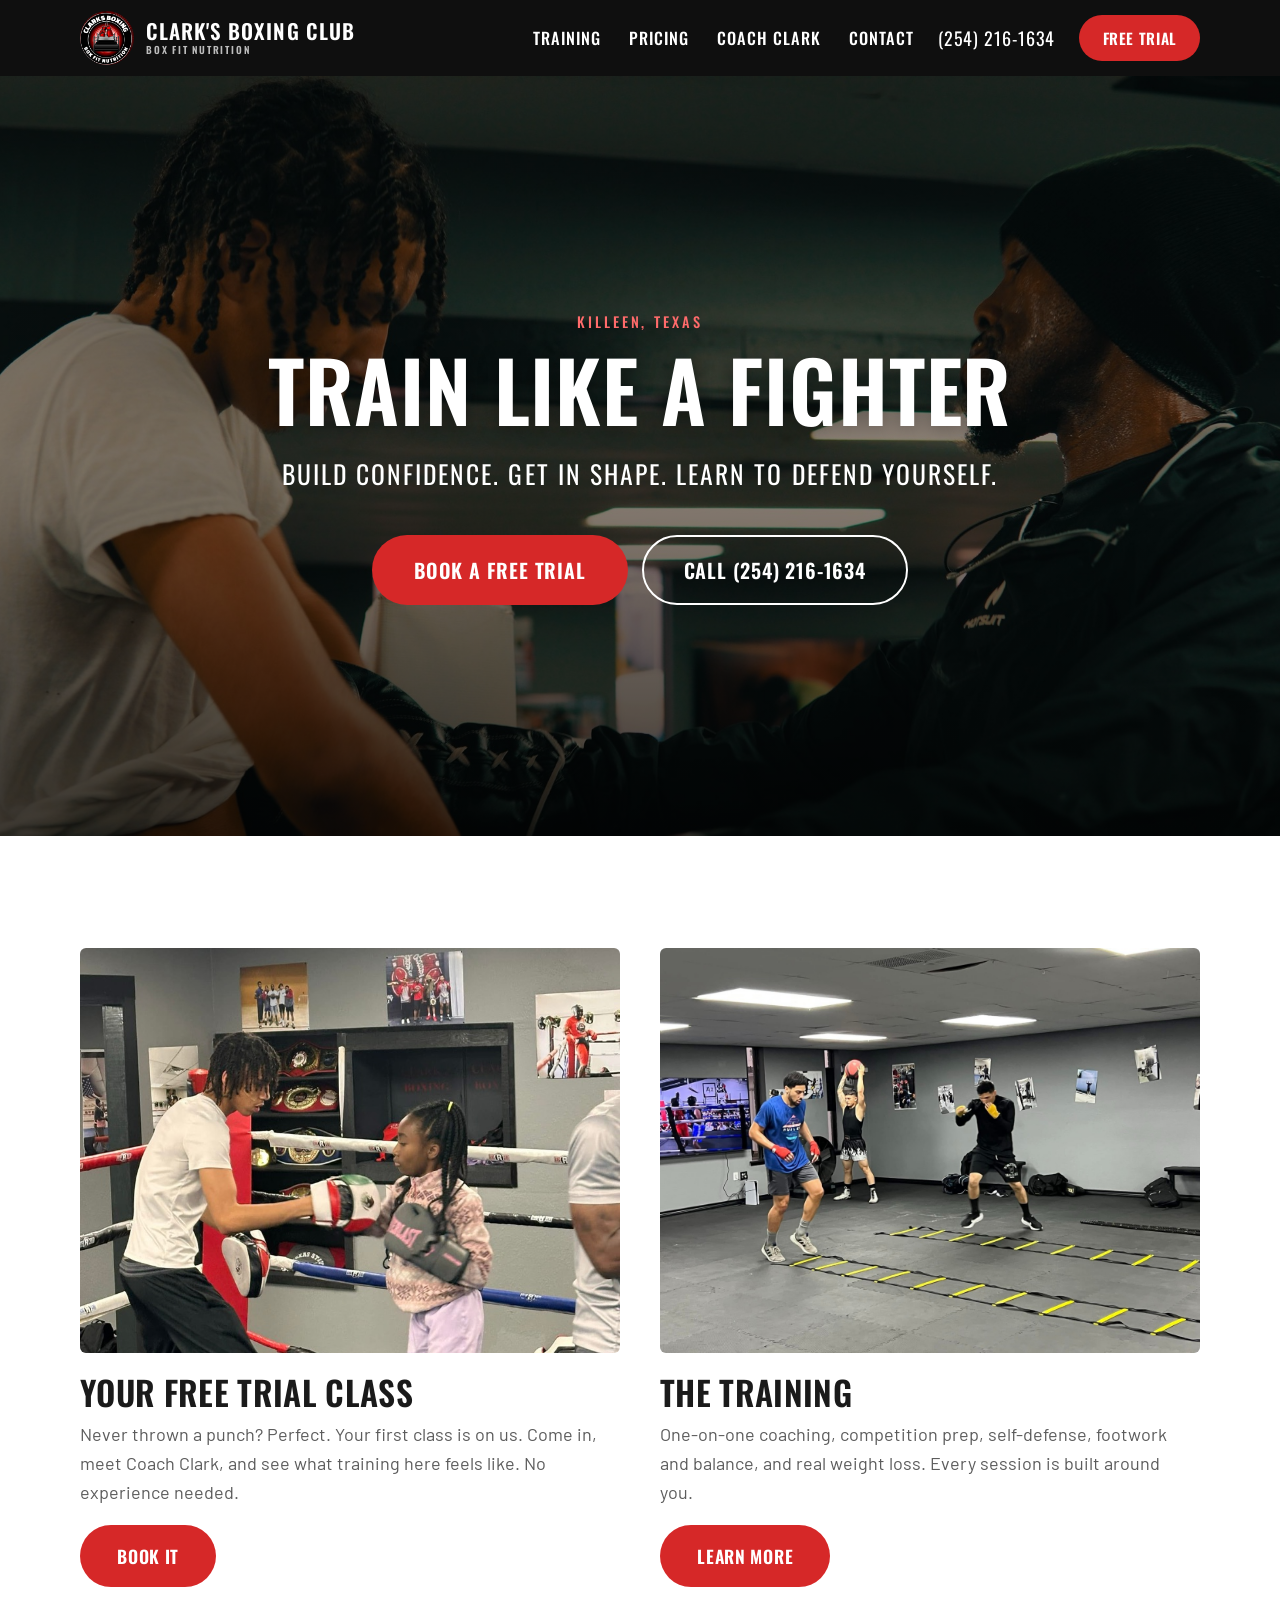
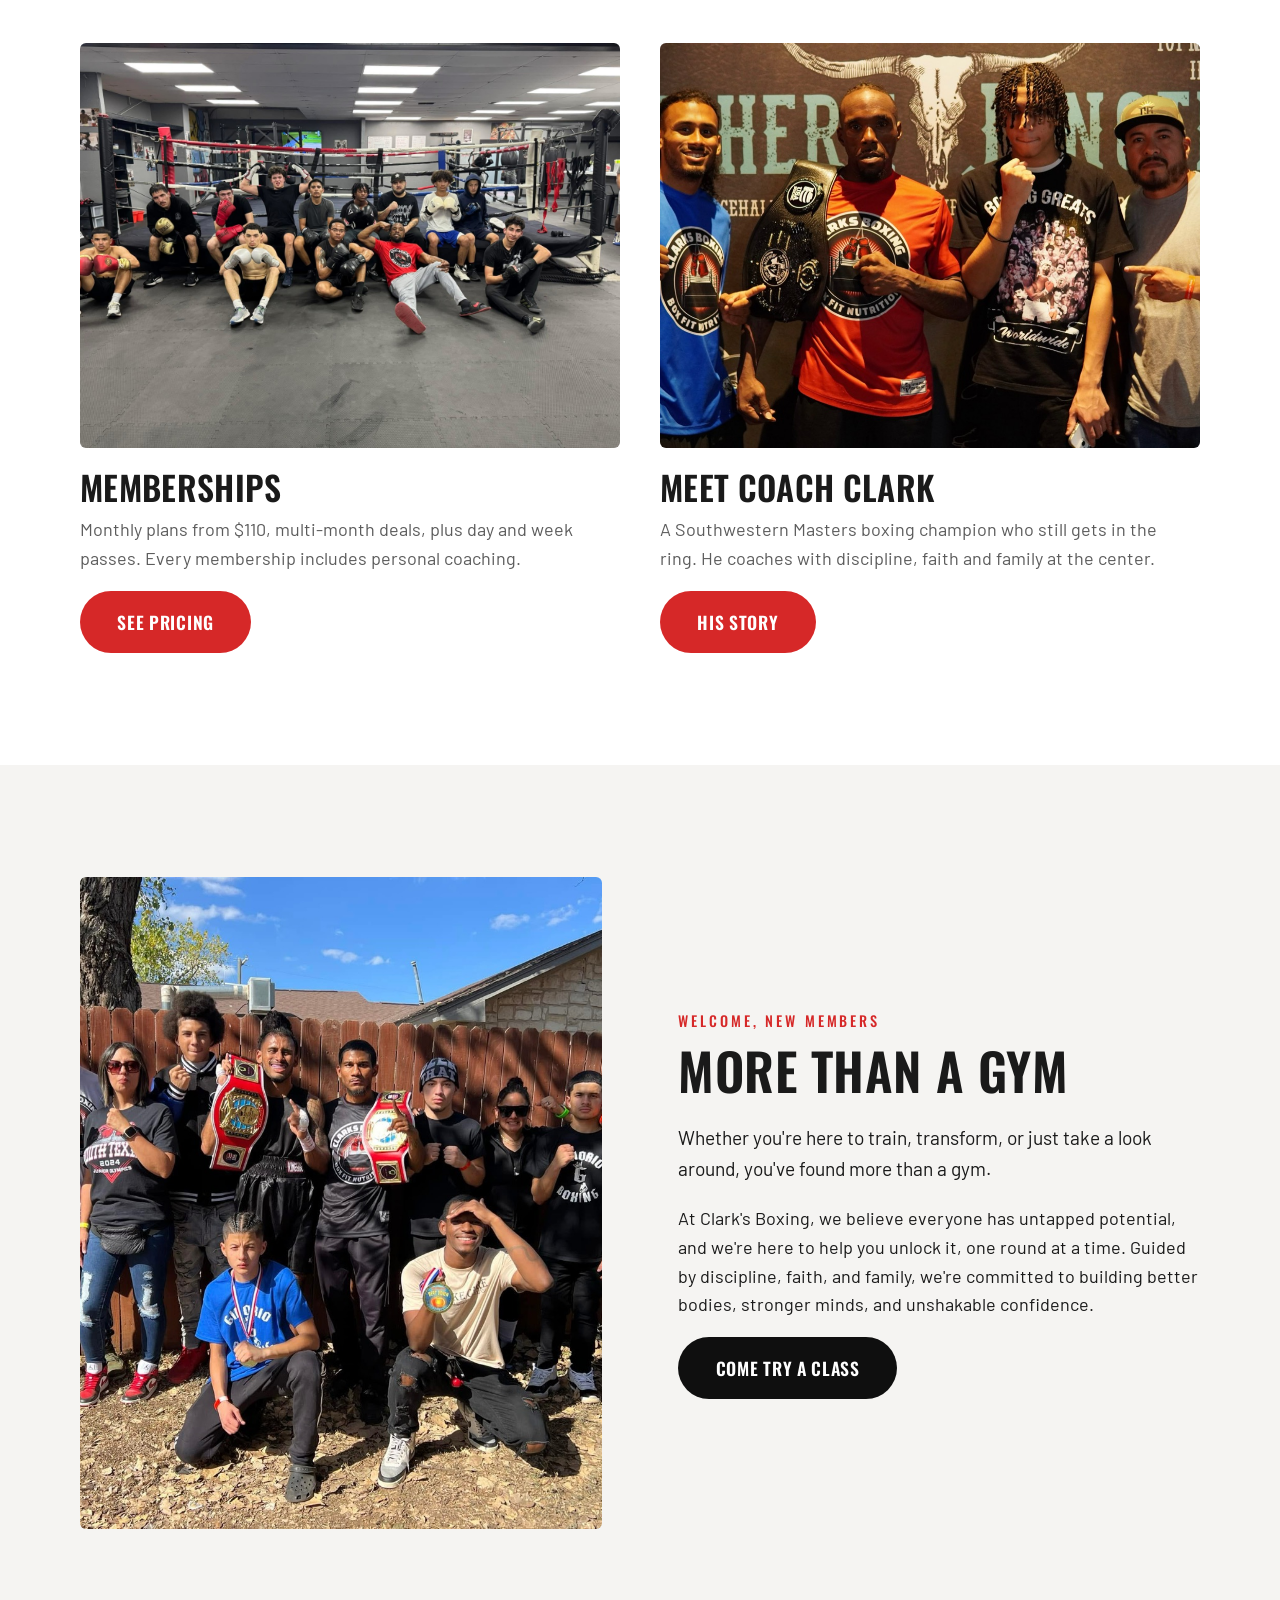
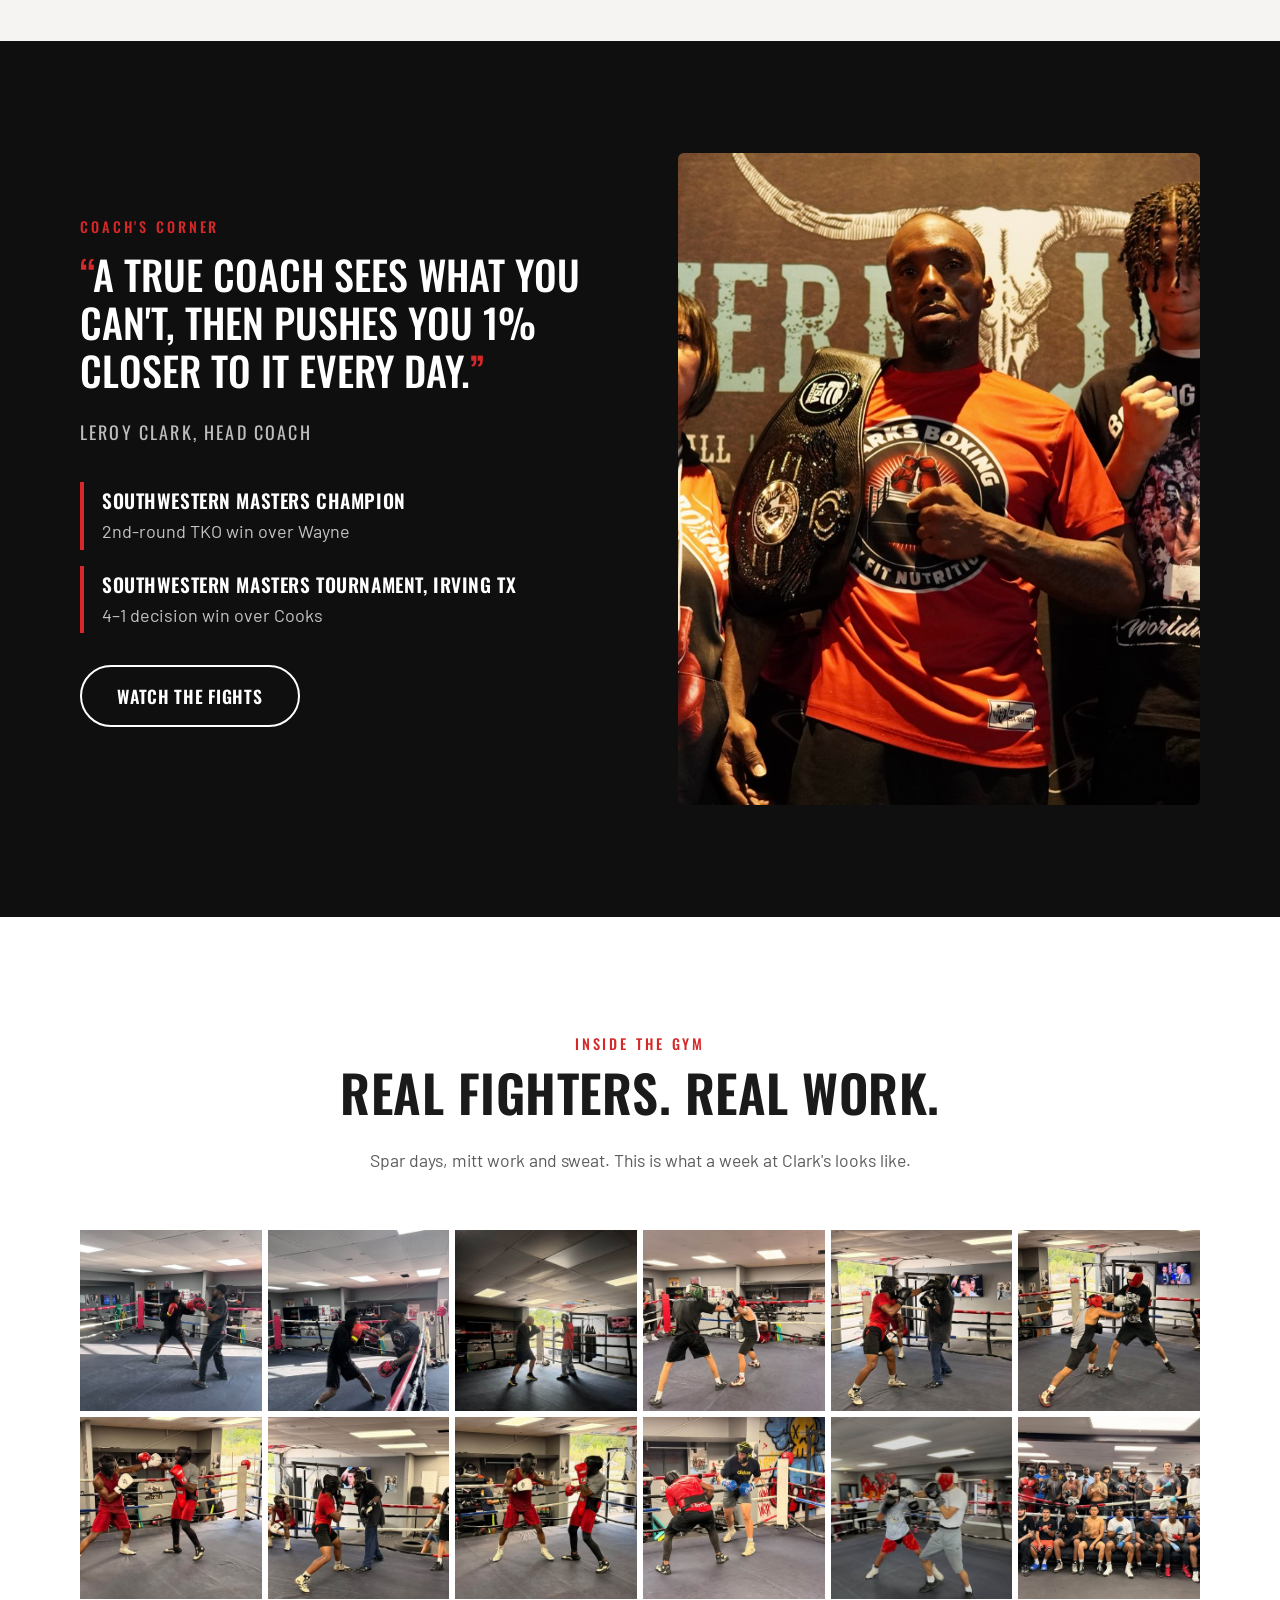
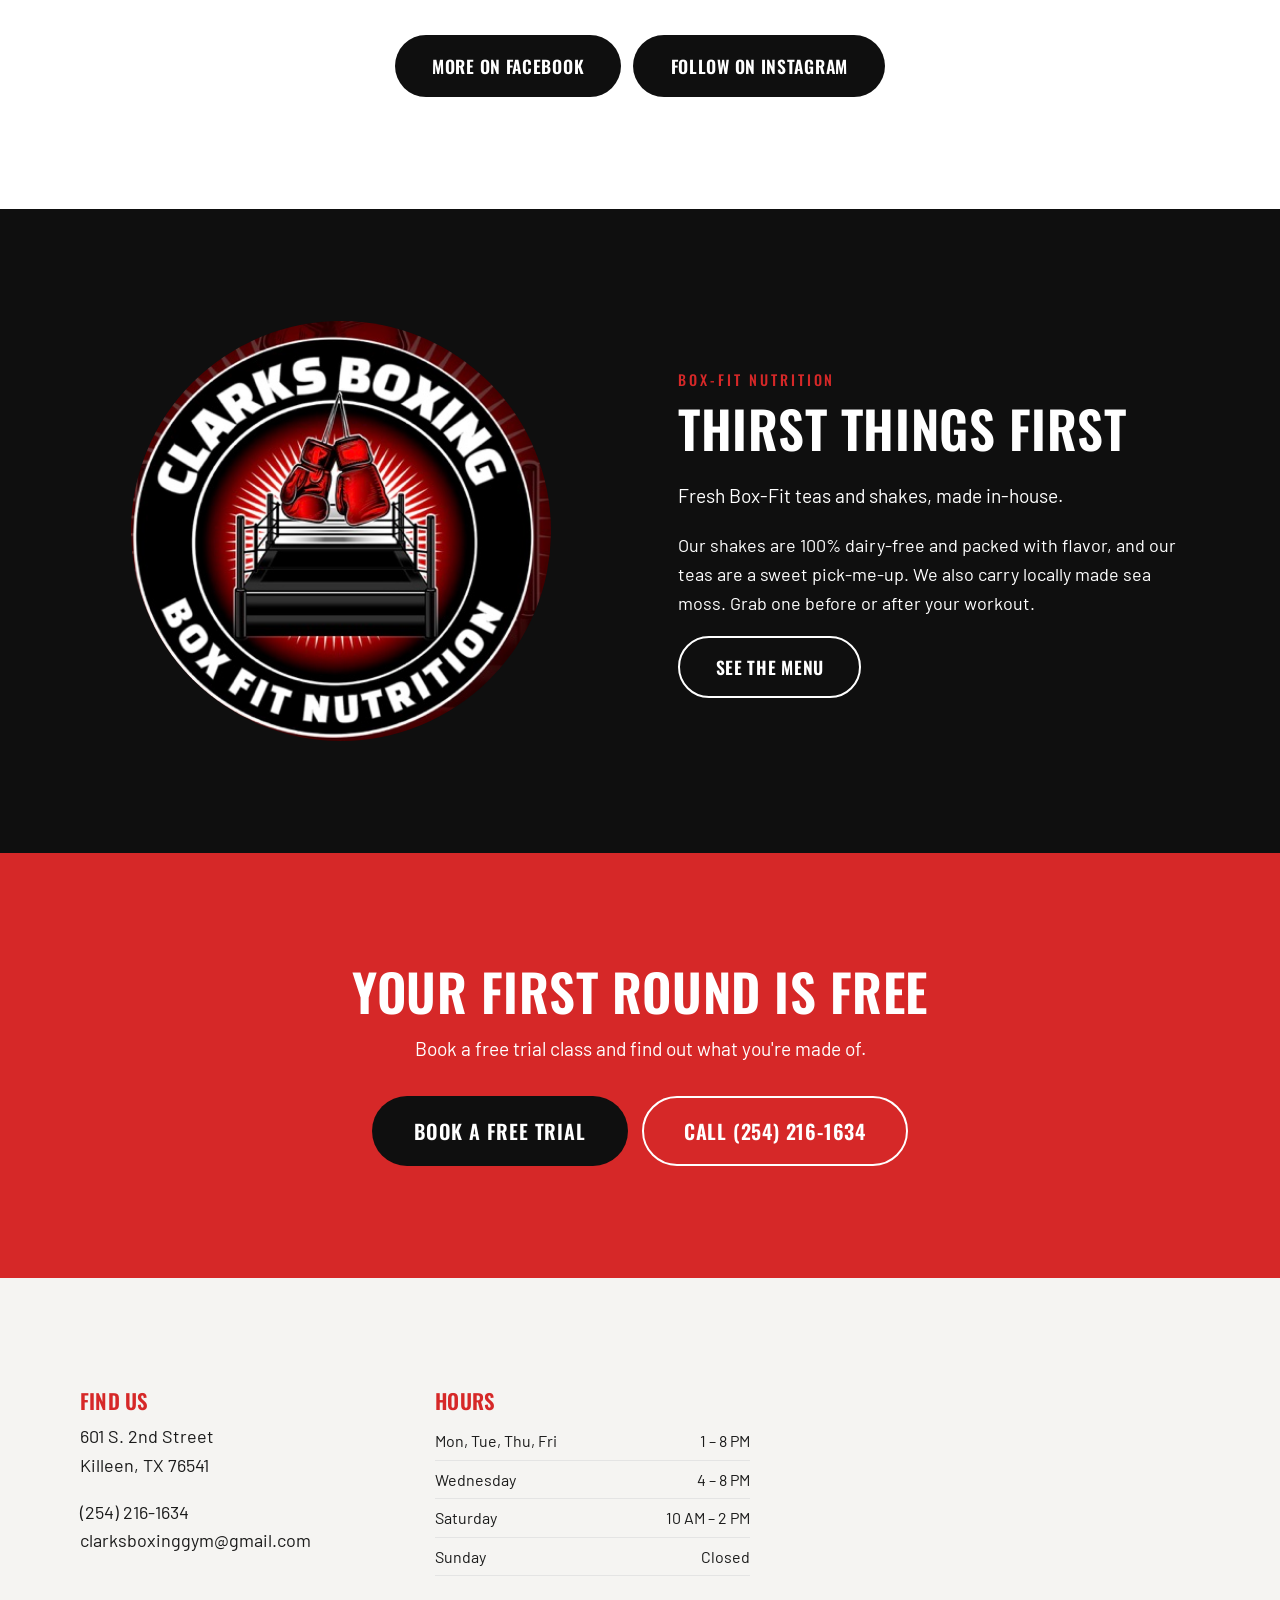
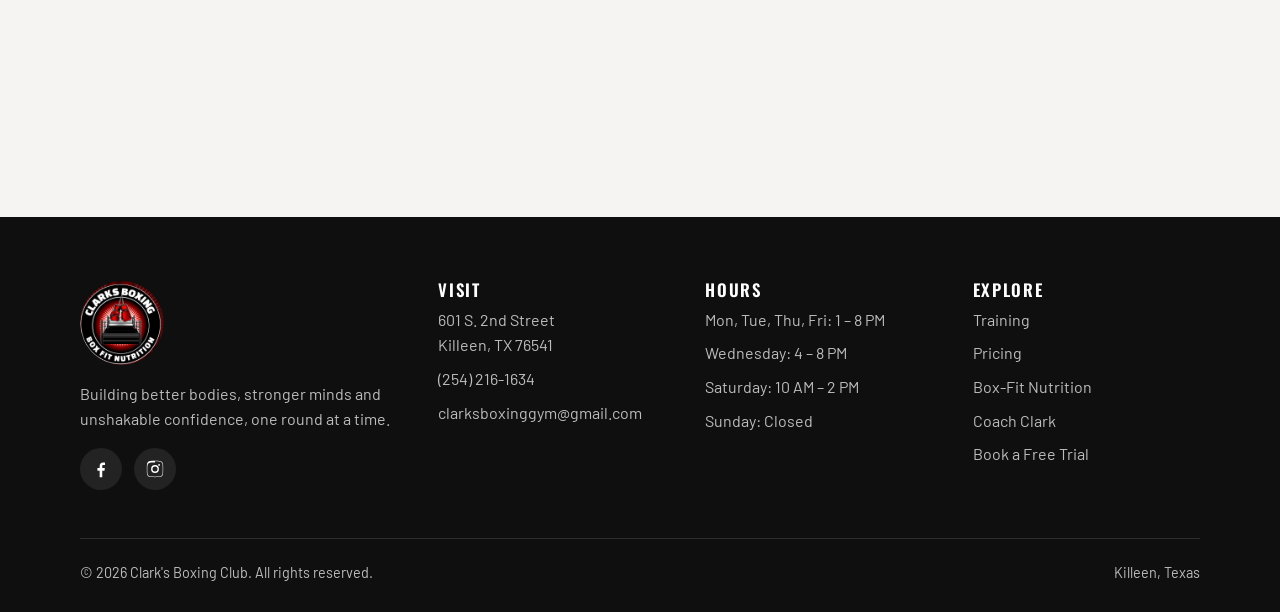
==== commit 5cb66922: "Add Instagram links next to Facebook Adds a "Follow on Instagram" button beside "More on Facebook" i" ====
--- a/index.html
+++ b/index.html
@@ -34,7 +34,7 @@
       { "@type": "OpeningHoursSpecification", "dayOfWeek": "Wednesday", "opens": "16:00", "closes": "20:00" },
       { "@type": "OpeningHoursSpecification", "dayOfWeek": "Saturday", "opens": "10:00", "closes": "14:00" }
     ],
-    "sameAs": ["https://www.facebook.com/clarks.boxing.boxfit"]
+    "sameAs": ["https://www.facebook.com/clarks.boxing.boxfit", "https://www.instagram.com/clarks_boxing_gym/"]
   }
   </script>
 </head>
@@ -161,6 +161,7 @@
         </div>
         <div class="gallery-cta">
           <a class="btn btn-dark" href="https://www.facebook.com/clarks.boxing.boxfit" target="_blank" rel="noopener">More on Facebook</a>
+          <a class="btn btn-dark" href="https://www.instagram.com/clarks_boxing_gym/" target="_blank" rel="noopener">Follow on Instagram</a>
         </div>
       </div>
     </section>
@@ -220,6 +221,7 @@
           <p>Building better bodies, stronger minds and unshakable confidence, one round at a time.</p>
           <div class="social">
             <a href="https://www.facebook.com/clarks.boxing.boxfit" target="_blank" rel="noopener" aria-label="Clark's Boxing on Facebook"><svg viewBox="0 0 24 24" aria-hidden="true"><path d="M13.5 22v-8h2.7l.4-3.2h-3.1V8.8c0-.9.3-1.5 1.6-1.5h1.7V4.4c-.3 0-1.3-.1-2.4-.1-2.4 0-4 1.5-4 4.1v2.4H7.7V14h2.7v8h3.1z"/></svg></a>
+            <a href="https://www.instagram.com/clarks_boxing_gym/" target="_blank" rel="noopener" aria-label="Clark's Boxing on Instagram"><svg viewBox="0 0 24 24" aria-hidden="true"><path d="M12 2.2c3.2 0 3.6 0 4.8.1 1.2.1 1.8.2 2.2.4.6.2 1 .5 1.4.9.4.4.7.8.9 1.4.2.4.4 1.1.4 2.2.1 1.3.1 1.6.1 4.8s0 3.6-.1 4.8c-.1 1.2-.2 1.8-.4 2.2-.2.6-.5 1-.9 1.4-.4.4-.8.7-1.4.9-.4.2-1.1.4-2.2.4-1.3.1-1.6.1-4.8.1s-3.6 0-4.8-.1c-1.2-.1-1.8-.2-2.2-.4-.6-.2-1-.5-1.4-.9-.4-.4-.7-.8-.9-1.4-.2-.4-.4-1.1-.4-2.2C2.2 15.6 2.2 15.2 2.2 12s0-3.6.1-4.8c.1-1.2.2-1.8.4-2.2.2-.6.5-1 .9-1.4.4-.4.8-.7 1.4-.9.4-.2 1.1-.4 2.2-.4C8.4 2.2 8.8 2.2 12 2.2zm0 2c-3.1 0-3.5 0-4.7.1-1.1.1-1.7.2-2 .4-.5.2-.9.4-1.2.8-.4.4-.6.7-.8 1.2-.2.4-.3 1-.4 2C2.8 9.9 2.8 10.3 2.8 12s0 3.5.1 4.7c.1 1.1.2 1.7.4 2 .2.5.4.9.8 1.2.4.4.7.6 1.2.8.4.2 1 .3 2 .4 1.2.1 1.6.1 4.7.1s3.5 0 4.7-.1c1.1-.1 1.7-.2 2-.4.5-.2.9-.4 1.2-.8.4-.4.6-.7.8-1.2.2-.4.3-1 .4-2 .1-1.2.1-1.6.1-4.7s0-3.5-.1-4.7c-.1-1.1-.2-1.7-.4-2-.2-.5-.4-.9-.8-1.2-.4-.4-.7-.6-1.2-.8-.4-.2-1-.3-2-.4-1.2-.1-1.6-.1-4.7-.1zm0 3.1a4.7 4.7 0 1 1 0 9.4 4.7 4.7 0 0 1 0-9.4zm0 7.7a3 3 0 1 0 0-6 3 3 0 0 0 0 6zm6-7.9a1.1 1.1 0 1 1-2.2 0 1.1 1.1 0 0 1 2.2 0z"/></svg></a>
           </div>
         </div>
         <div>
--- a/css/styles.css
+++ b/css/styles.css
@@ -77,7 +77,7 @@
 .btn-outline:hover { background: var(--white); color: var(--black); border-color: var(--white); }
 .btn-dark { background: var(--black); color: var(--white); }
 .btn-dark:hover { background: var(--charcoal); }
-.btn-sm { font-size: 0.95rem; padding: 0.6em 1.4em; }
+.btn-sm { font-size: 0.95rem; padding: 0.6em 1.4em; white-space: nowrap; }
 
 /* ---------- Header ---------- */
 .site-header {
@@ -99,6 +99,7 @@
 
 .main-nav ul { list-style: none; margin: 0; padding: 0; display: flex; gap: 28px; }
 .main-nav a {
+  white-space: nowrap;
   font-family: var(--font-head); text-transform: uppercase; font-weight: 500;
   letter-spacing: 0.06em; text-decoration: none; font-size: 1.02rem; padding: 6px 0;
   border-bottom: 2px solid transparent;
@@ -193,7 +194,7 @@
 .gallery { display: grid; grid-template-columns: repeat(6, 1fr); gap: 6px; }
 .gallery img { width: 100%; aspect-ratio: 1; object-fit: cover; transition: opacity 0.2s; }
 .gallery a:hover img { opacity: 0.85; }
-.gallery-cta { text-align: center; margin-top: 36px; }
+.gallery-cta { display: flex; justify-content: center; flex-wrap: wrap; gap: 12px; margin-top: 36px; }
 
 /* ---------- Videos ---------- */
 .video { position: relative; aspect-ratio: 16 / 9; background: #000; border-radius: var(--radius); overflow: hidden; }
@@ -320,13 +321,9 @@
   .gallery { grid-template-columns: repeat(4, 1fr); }
 }
 
-@media (max-width: 860px) {
-  :root { --header-h: 66px; }
-  body { font-size: 17px; padding-bottom: 68px; }
-  .brand img { width: 46px; height: 46px; }
-  .brand-name { font-size: 1.1rem; }
+/* Menu collapses into the toggle button below 1100px so the header never wraps */
+@media (max-width: 1100px) {
   .nav-toggle { display: block; }
-  .header-cta { display: none; }
   .main-nav {
     position: fixed; top: var(--header-h); left: 0; right: 0; bottom: 0;
     background: var(--black); padding: 24px var(--gutter);
@@ -339,6 +336,14 @@
   .main-nav .nav-extra { display: grid; gap: 12px; margin-top: 28px; }
   .main-nav .nav-extra .btn { display: flex; font-size: 1.15rem; padding: 0.85em 1.5em; border: 2px solid transparent; }
   .main-nav .nav-extra .btn-outline { border-color: var(--white); }
+}
+
+@media (max-width: 860px) {
+  :root { --header-h: 66px; }
+  body { font-size: 17px; padding-bottom: 68px; }
+  .brand img { width: 46px; height: 46px; }
+  .brand-name { font-size: 1.1rem; }
+  .header-cta { display: none; }
 
   .card-grid, .split, .offer, .video-grid, .contact-layout { grid-template-columns: 1fr; }
   .split.reverse > :first-child, .offer:nth-child(even) > img { order: 0; }
@@ -355,7 +360,7 @@
   .mobile-bar .btn { padding: 0.7em 1em; font-size: 1rem; }
 }
 
-@media (min-width: 861px) {
+@media (min-width: 1101px) {
   .main-nav .nav-extra { display: none; }
 }
 
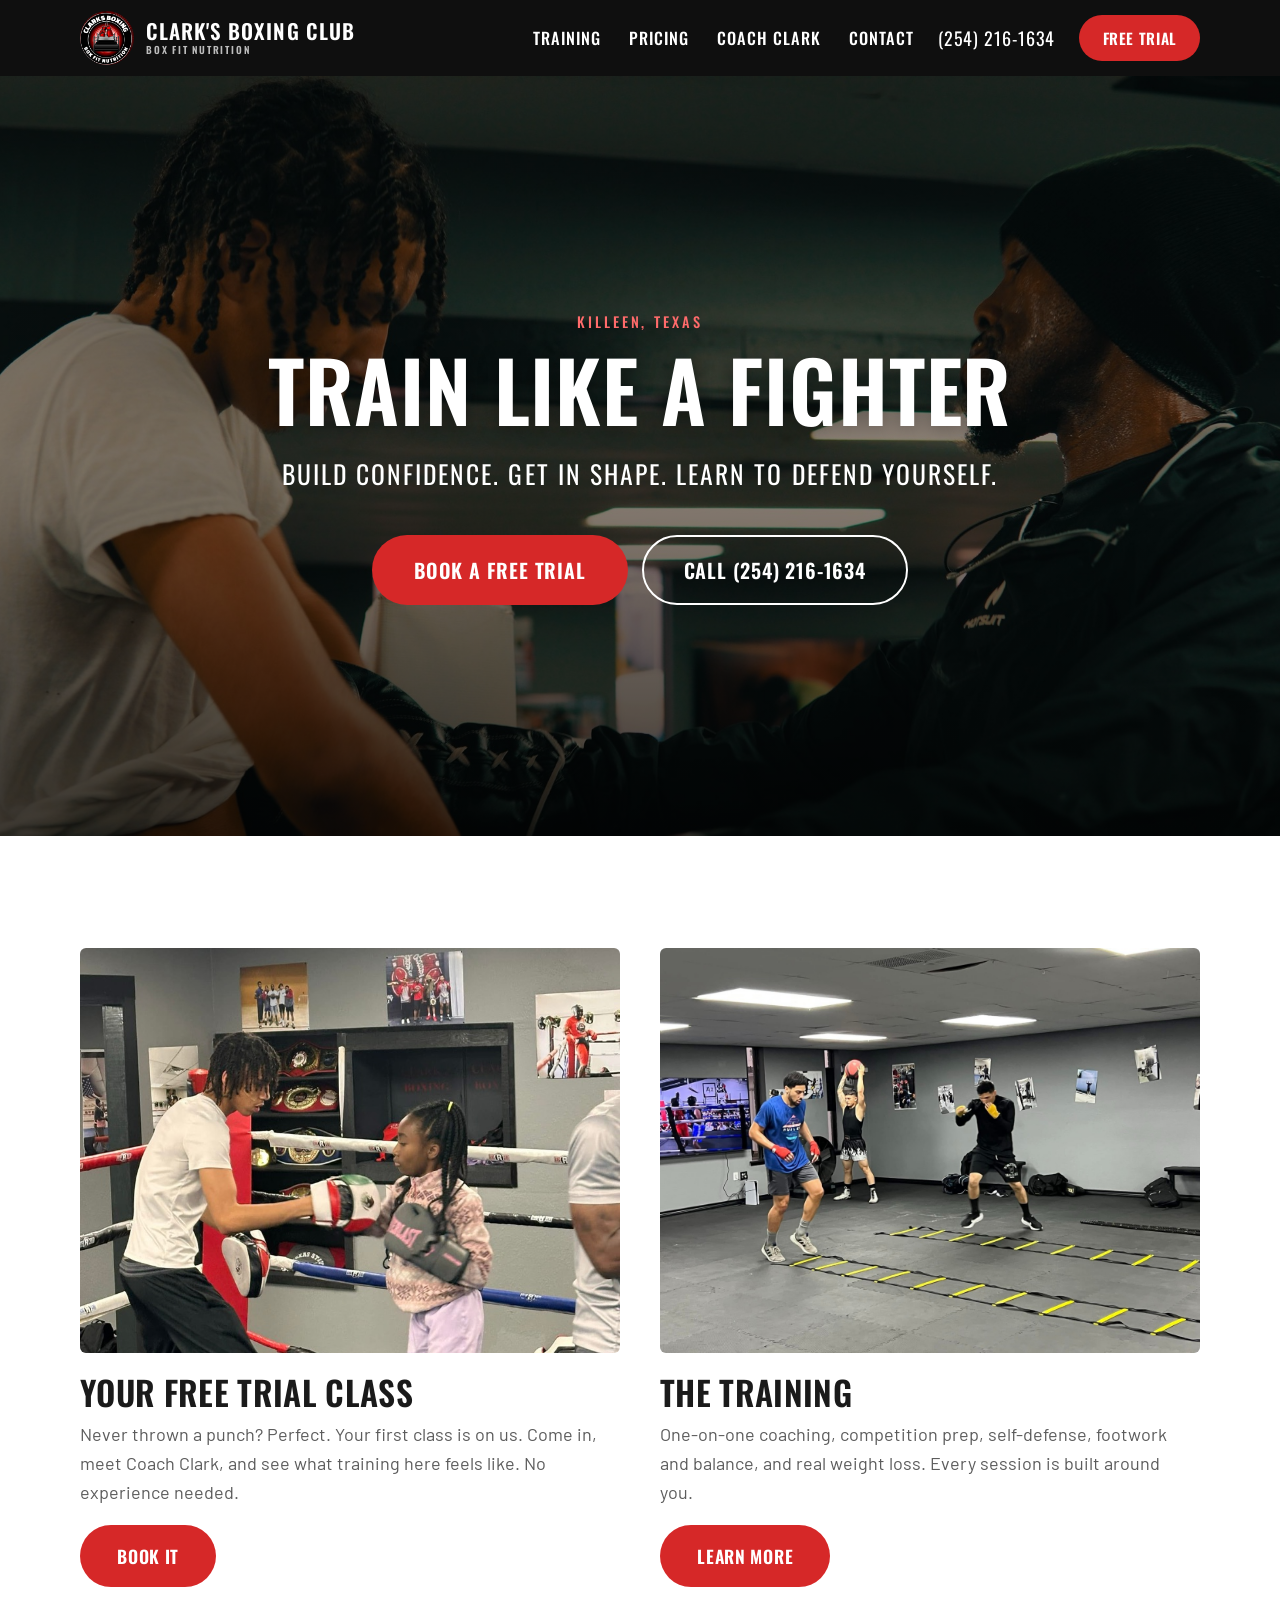
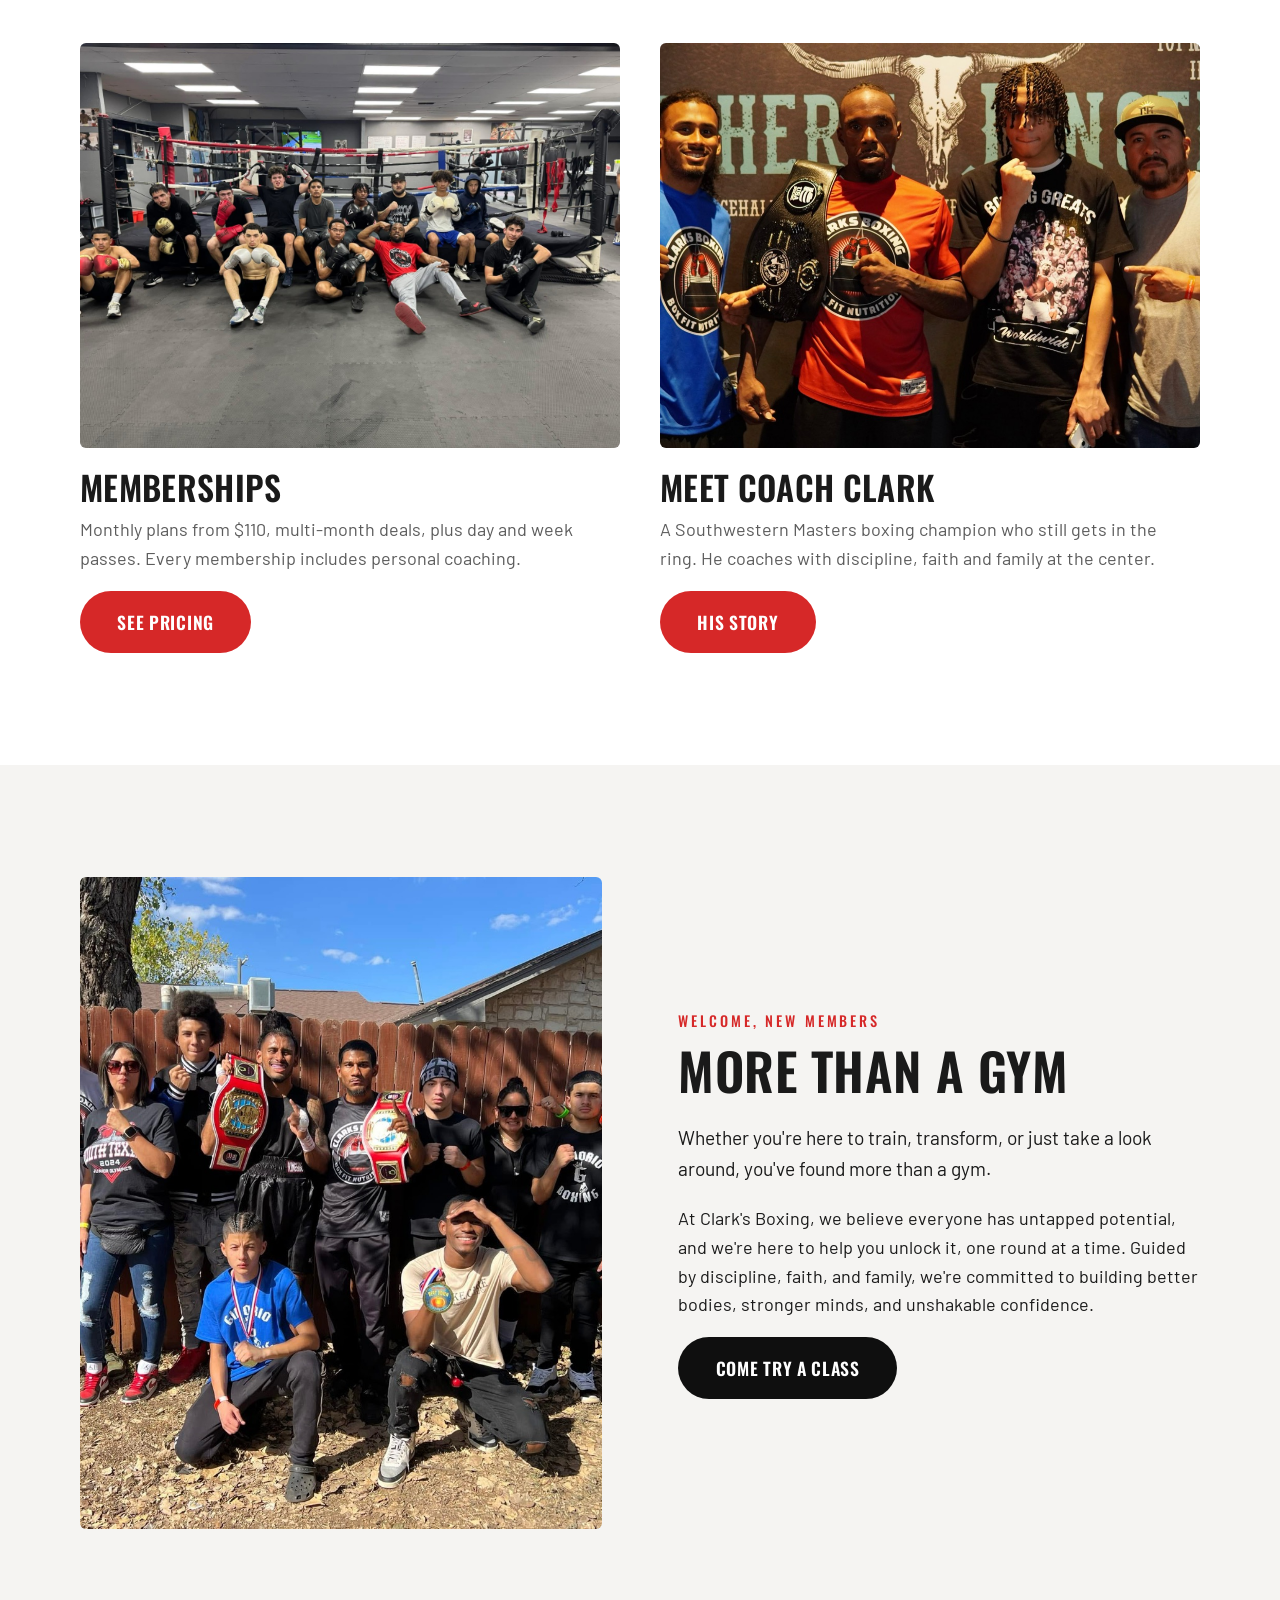
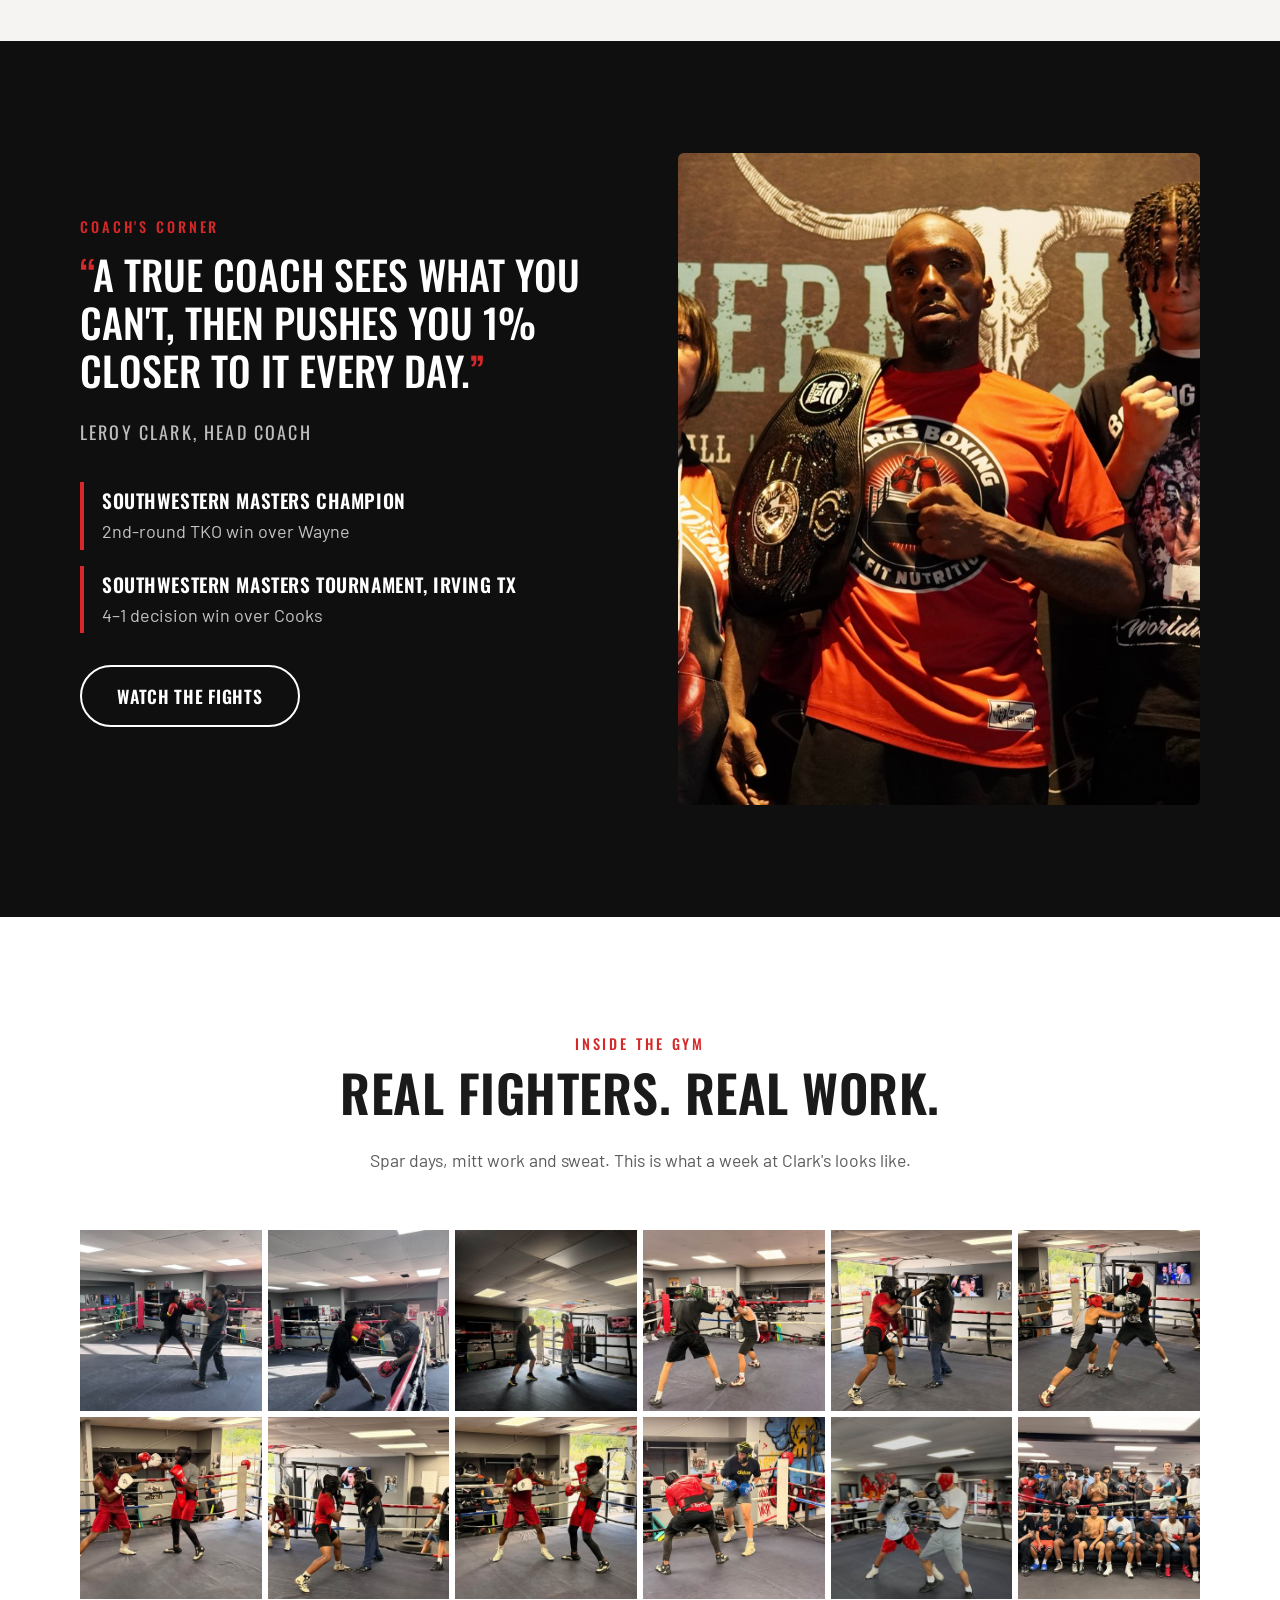
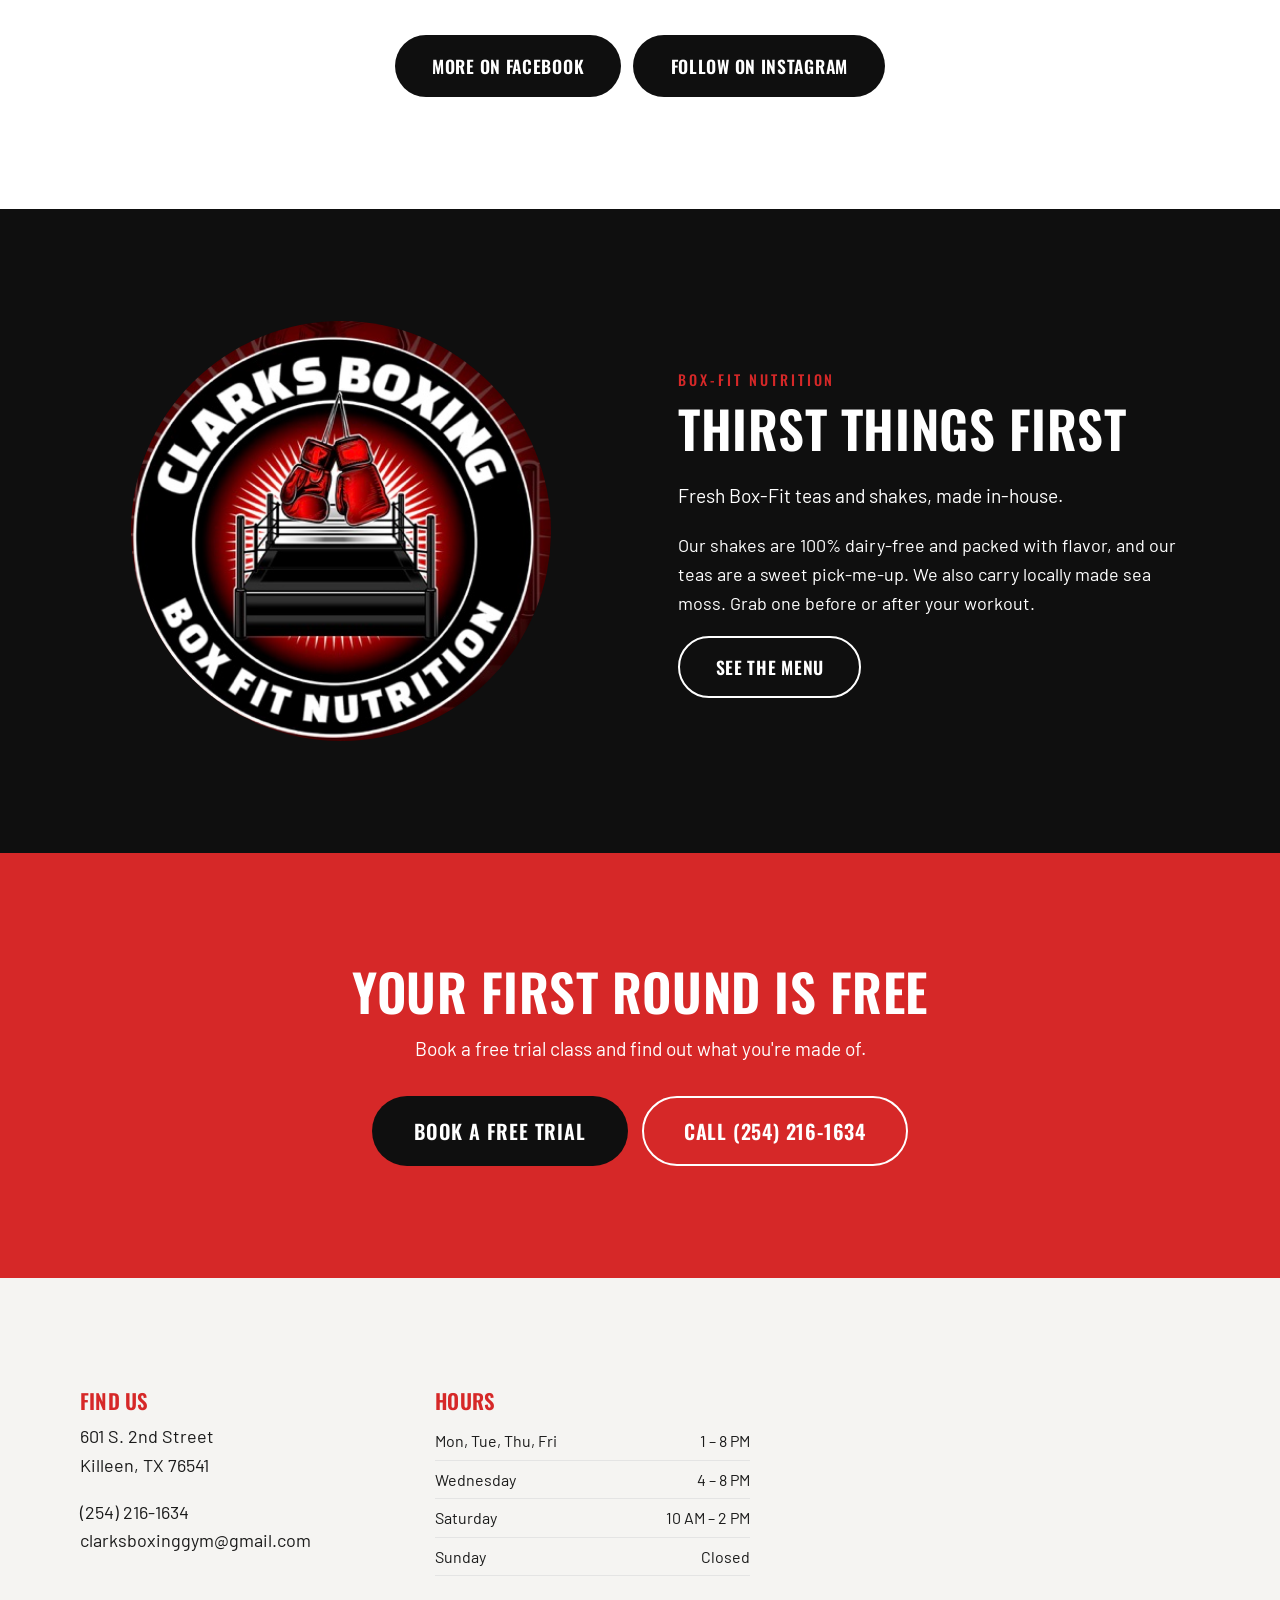
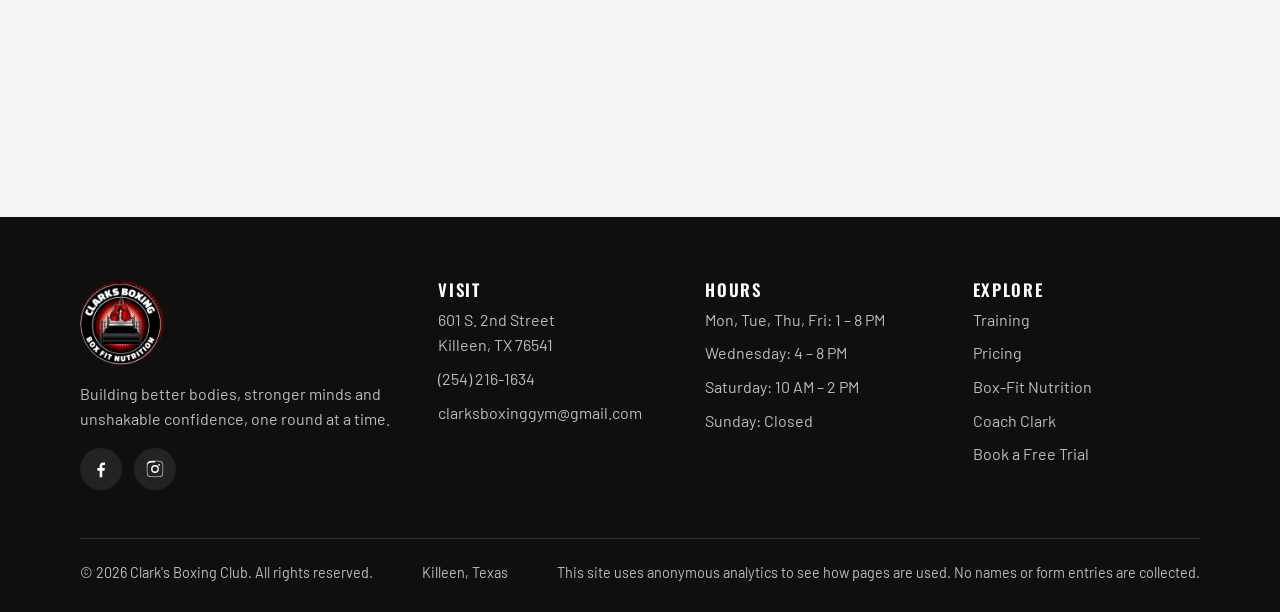
==== commit ffa8531c: "Add anonymous visitor analytics through PostHog Tracks page views, named clicks, section attention a" ====
--- a/index.html
+++ b/index.html
@@ -255,6 +255,7 @@
       <div class="footer-bottom">
         <span>&copy; <span data-year>2026</span> Clark's Boxing Club. All rights reserved.</span>
         <span>Killeen, Texas</span>
+        <span>This site uses anonymous analytics to see how pages are used. No names or form entries are collected.</span>
       </div>
     </div>
   </footer>
@@ -264,6 +265,7 @@
     <a class="btn btn-red" href="contact.html">Book Free Trial</a>
   </div>
 
+  <script src="js/analytics.js"></script>
   <script src="js/main.js"></script>
 </body>
 </html>
